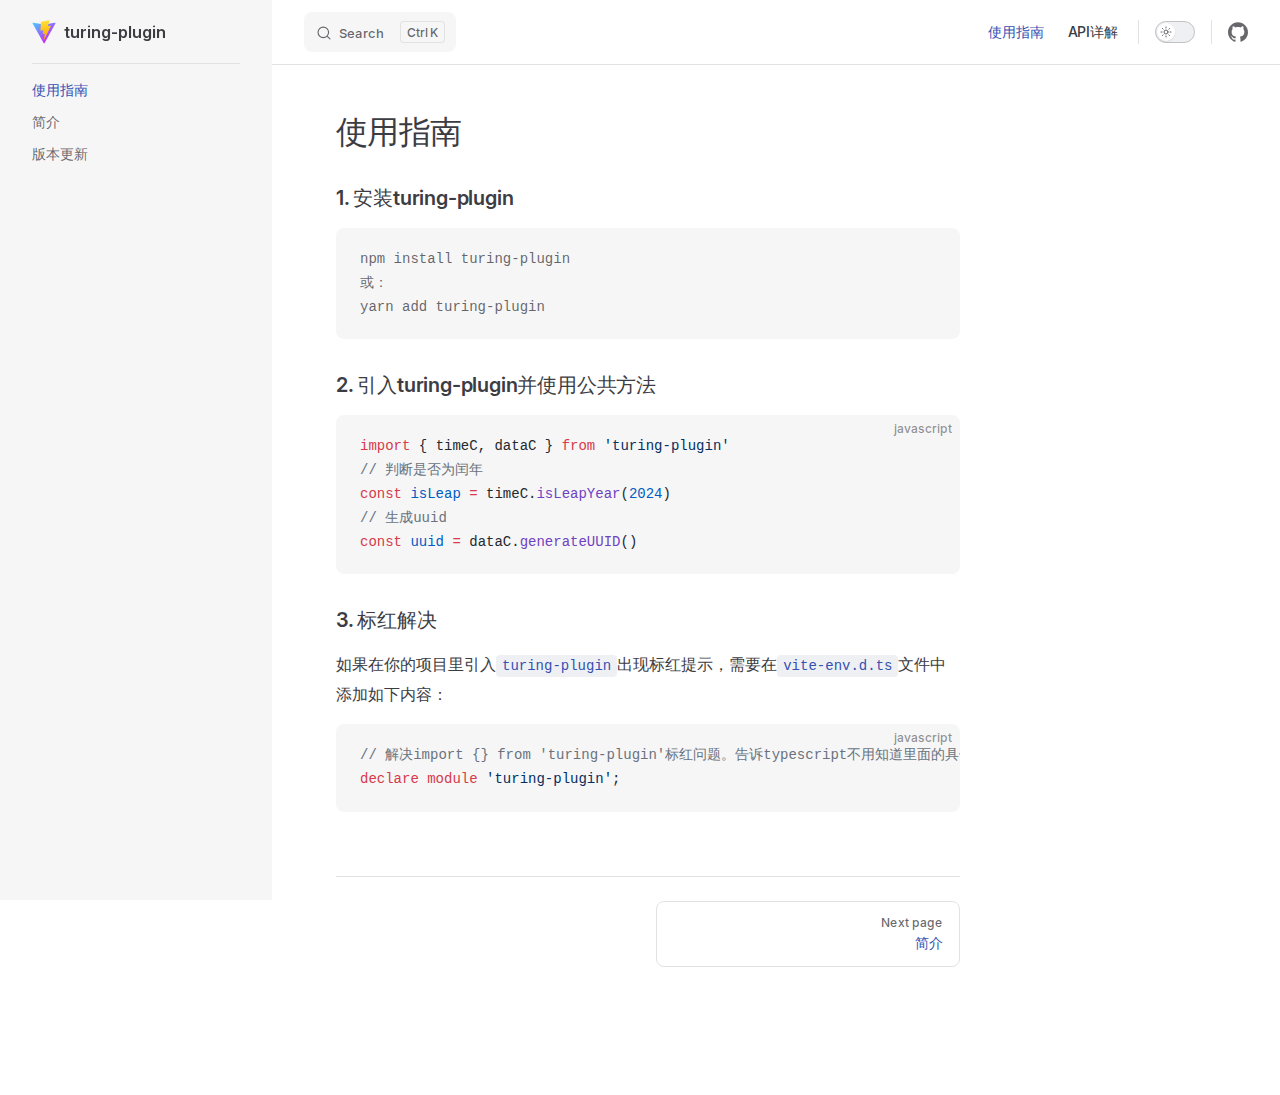
==== guide/index.html @ d1e37d06 "feat" ====
<!DOCTYPE html>
<html lang="en-US" dir="ltr">
  <head>
    <meta charset="utf-8">
    <meta name="viewport" content="width=device-width,initial-scale=1">
    <title>使用指南 | turing-plugin</title>
    <meta name="description" content="公共方法库">
    <meta name="generator" content="VitePress v1.5.0">
    <link rel="preload stylesheet" href="/assets/style.C3ip2ncU.css" as="style">
    <link rel="preload stylesheet" href="/vp-icons.css" as="style">
    
    <script type="module" src="/assets/app.D4_n6R8m.js"></script>
    <link rel="preload" href="/assets/inter-roman-latin.Di8DUHzh.woff2" as="font" type="font/woff2" crossorigin="">
    <link rel="modulepreload" href="/assets/chunks/theme.BhmPhIOH.js">
    <link rel="modulepreload" href="/assets/chunks/framework.YPpNXepj.js">
    <link rel="modulepreload" href="/assets/guide_index.md.CmQqccYe.lean.js">
    <script id="check-dark-mode">(()=>{const e=localStorage.getItem("vitepress-theme-appearance")||"auto",a=window.matchMedia("(prefers-color-scheme: dark)").matches;(!e||e==="auto"?a:e==="dark")&&document.documentElement.classList.add("dark")})();</script>
    <script id="check-mac-os">document.documentElement.classList.toggle("mac",/Mac|iPhone|iPod|iPad/i.test(navigator.platform));</script>
  </head>
  <body>
    <div id="app"><div class="Layout" data-v-5d98c3a5><!--[--><!--]--><!--[--><span tabindex="-1" data-v-0f60ec36></span><a href="#VPContent" class="VPSkipLink visually-hidden" data-v-0f60ec36> Skip to content </a><!--]--><!----><header class="VPNav" data-v-5d98c3a5 data-v-ae24b3ad><div class="VPNavBar" data-v-ae24b3ad data-v-6aa21345><div class="wrapper" data-v-6aa21345><div class="container" data-v-6aa21345><div class="title" data-v-6aa21345><div class="VPNavBarTitle has-sidebar" data-v-6aa21345 data-v-1168a8e4><a class="title" href="/" data-v-1168a8e4><!--[--><!--]--><!--[--><img class="VPImage logo" src="/logo.svg" alt data-v-8426fc1a><!--]--><span data-v-1168a8e4>turing-plugin</span><!--[--><!--]--></a></div></div><div class="content" data-v-6aa21345><div class="content-body" data-v-6aa21345><!--[--><!--]--><div class="VPNavBarSearch search" data-v-6aa21345><!--[--><!----><div id="local-search"><button type="button" class="DocSearch DocSearch-Button" aria-label="Search"><span class="DocSearch-Button-Container"><span class="vp-icon DocSearch-Search-Icon"></span><span class="DocSearch-Button-Placeholder">Search</span></span><span class="DocSearch-Button-Keys"><kbd class="DocSearch-Button-Key"></kbd><kbd class="DocSearch-Button-Key">K</kbd></span></button></div><!--]--></div><nav aria-labelledby="main-nav-aria-label" class="VPNavBarMenu menu" data-v-6aa21345 data-v-dc692963><span id="main-nav-aria-label" class="visually-hidden" data-v-dc692963> Main Navigation </span><!--[--><!--[--><a class="VPLink link VPNavBarMenuLink active" href="/guide/index.html" tabindex="0" data-v-dc692963 data-v-e56f3d57><!--[--><span data-v-e56f3d57>使用指南</span><!--]--></a><!--]--><!--[--><a class="VPLink link VPNavBarMenuLink" href="/plugins/timeC.html" tabindex="0" data-v-dc692963 data-v-e56f3d57><!--[--><span data-v-e56f3d57>API详解</span><!--]--></a><!--]--><!--]--></nav><!----><div class="VPNavBarAppearance appearance" data-v-6aa21345 data-v-6c893767><button class="VPSwitch VPSwitchAppearance" type="button" role="switch" title aria-checked="false" data-v-6c893767 data-v-5337faa4 data-v-1d5665e3><span class="check" data-v-1d5665e3><span class="icon" data-v-1d5665e3><!--[--><span class="vpi-sun sun" data-v-5337faa4></span><span class="vpi-moon moon" data-v-5337faa4></span><!--]--></span></span></button></div><div class="VPSocialLinks VPNavBarSocialLinks social-links" data-v-6aa21345 data-v-0394ad82 data-v-7bc22406><!--[--><a class="VPSocialLink no-icon" href="https://code.iflytek.com/osc/_source/Y_RDG-TURING/turing-cbb/turing-ui-plugin/-/code/" aria-label="github" target="_blank" rel="noopener" data-v-7bc22406 data-v-bd121fe5><span class="vpi-social-github"></span></a><!--]--></div><div class="VPFlyout VPNavBarExtra extra" data-v-6aa21345 data-v-bb2aa2f0 data-v-cf11d7a2><button type="button" class="button" aria-haspopup="true" aria-expanded="false" aria-label="extra navigation" data-v-cf11d7a2><span class="vpi-more-horizontal icon" data-v-cf11d7a2></span></button><div class="menu" data-v-cf11d7a2><div class="VPMenu" data-v-cf11d7a2 data-v-b98bc113><!----><!--[--><!--[--><!----><div class="group" data-v-bb2aa2f0><div class="item appearance" data-v-bb2aa2f0><p class="label" data-v-bb2aa2f0>Appearance</p><div class="appearance-action" data-v-bb2aa2f0><button class="VPSwitch VPSwitchAppearance" type="button" role="switch" title aria-checked="false" data-v-bb2aa2f0 data-v-5337faa4 data-v-1d5665e3><span class="check" data-v-1d5665e3><span class="icon" data-v-1d5665e3><!--[--><span class="vpi-sun sun" data-v-5337faa4></span><span class="vpi-moon moon" data-v-5337faa4></span><!--]--></span></span></button></div></div></div><div class="group" data-v-bb2aa2f0><div class="item social-links" data-v-bb2aa2f0><div class="VPSocialLinks social-links-list" data-v-bb2aa2f0 data-v-7bc22406><!--[--><a class="VPSocialLink no-icon" href="https://code.iflytek.com/osc/_source/Y_RDG-TURING/turing-cbb/turing-ui-plugin/-/code/" aria-label="github" target="_blank" rel="noopener" data-v-7bc22406 data-v-bd121fe5><span class="vpi-social-github"></span></a><!--]--></div></div></div><!--]--><!--]--></div></div></div><!--[--><!--]--><button type="button" class="VPNavBarHamburger hamburger" aria-label="mobile navigation" aria-expanded="false" aria-controls="VPNavScreen" data-v-6aa21345 data-v-e5dd9c1c><span class="container" data-v-e5dd9c1c><span class="top" data-v-e5dd9c1c></span><span class="middle" data-v-e5dd9c1c></span><span class="bottom" data-v-e5dd9c1c></span></span></button></div></div></div></div><div class="divider" data-v-6aa21345><div class="divider-line" data-v-6aa21345></div></div></div><!----></header><div class="VPLocalNav has-sidebar empty" data-v-5d98c3a5 data-v-a6f0e41e><div class="container" data-v-a6f0e41e><button class="menu" aria-expanded="false" aria-controls="VPSidebarNav" data-v-a6f0e41e><span class="vpi-align-left menu-icon" data-v-a6f0e41e></span><span class="menu-text" data-v-a6f0e41e>Menu</span></button><div class="VPLocalNavOutlineDropdown" style="--vp-vh:0px;" data-v-a6f0e41e data-v-17a5e62e><button data-v-17a5e62e>Return to top</button><!----></div></div></div><aside class="VPSidebar" data-v-5d98c3a5 data-v-319d5ca6><div class="curtain" data-v-319d5ca6></div><nav class="nav" id="VPSidebarNav" aria-labelledby="sidebar-aria-label" tabindex="-1" data-v-319d5ca6><span class="visually-hidden" id="sidebar-aria-label" data-v-319d5ca6> Sidebar Navigation </span><!--[--><!--]--><!--[--><div class="no-transition group" data-v-c40bc020><section class="VPSidebarItem level-0 has-active" data-v-c40bc020 data-v-b7550ba0><!----><div class="items" data-v-b7550ba0><!--[--><div class="VPSidebarItem level-1 is-link" data-v-b7550ba0 data-v-b7550ba0><div class="item" data-v-b7550ba0><div class="indicator" data-v-b7550ba0></div><a class="VPLink link link" href="/guide/index.html" data-v-b7550ba0><!--[--><p class="text" data-v-b7550ba0>使用指南</p><!--]--></a><!----></div><!----></div><div class="VPSidebarItem level-1 is-link" data-v-b7550ba0 data-v-b7550ba0><div class="item" data-v-b7550ba0><div class="indicator" data-v-b7550ba0></div><a class="VPLink link link" href="/guide/intro.html" data-v-b7550ba0><!--[--><p class="text" data-v-b7550ba0>简介</p><!--]--></a><!----></div><!----></div><div class="VPSidebarItem level-1 is-link" data-v-b7550ba0 data-v-b7550ba0><div class="item" data-v-b7550ba0><div class="indicator" data-v-b7550ba0></div><a class="VPLink link link" href="/guide/version.html" data-v-b7550ba0><!--[--><p class="text" data-v-b7550ba0>版本更新</p><!--]--></a><!----></div><!----></div><!--]--></div></section></div><!--]--><!--[--><!--]--></nav></aside><div class="VPContent has-sidebar" id="VPContent" data-v-5d98c3a5 data-v-1428d186><div class="VPDoc has-sidebar has-aside" data-v-1428d186 data-v-39a288b8><!--[--><!--]--><div class="container" data-v-39a288b8><div class="aside" data-v-39a288b8><div class="aside-curtain" data-v-39a288b8></div><div class="aside-container" data-v-39a288b8><div class="aside-content" data-v-39a288b8><div class="VPDocAside" data-v-39a288b8 data-v-3f215769><!--[--><!--]--><!--[--><!--]--><nav aria-labelledby="doc-outline-aria-label" class="VPDocAsideOutline" data-v-3f215769 data-v-a5bbad30><div class="content" data-v-a5bbad30><div class="outline-marker" data-v-a5bbad30></div><div aria-level="2" class="outline-title" id="doc-outline-aria-label" role="heading" data-v-a5bbad30>On this page</div><ul class="VPDocOutlineItem root" data-v-a5bbad30 data-v-b933a997><!--[--><!--]--></ul></div></nav><!--[--><!--]--><div class="spacer" data-v-3f215769></div><!--[--><!--]--><!----><!--[--><!--]--><!--[--><!--]--></div></div></div></div><div class="content" data-v-39a288b8><div class="content-container" data-v-39a288b8><!--[--><!--]--><main class="main" data-v-39a288b8><div style="position:relative;" class="vp-doc _guide_" data-v-39a288b8><div><h1 id="使用指南" tabindex="-1">使用指南 <a class="header-anchor" href="#使用指南" aria-label="Permalink to &quot;使用指南&quot;">​</a></h1><h3 id="_1-安装turing-plugin" tabindex="-1">1. 安装turing-plugin <a class="header-anchor" href="#_1-安装turing-plugin" aria-label="Permalink to &quot;1. 安装turing-plugin&quot;">​</a></h3><div class="language- vp-adaptive-theme"><button title="Copy Code" class="copy"></button><span class="lang"></span><pre class="shiki shiki-themes github-light github-dark vp-code" tabindex="0"><code><span class="line"><span>npm install turing-plugin</span></span>
<span class="line"><span>或：</span></span>
<span class="line"><span>yarn add turing-plugin</span></span></code></pre></div><h3 id="_2-引入turing-plugin并使用公共方法" tabindex="-1">2. 引入turing-plugin并使用公共方法 <a class="header-anchor" href="#_2-引入turing-plugin并使用公共方法" aria-label="Permalink to &quot;2. 引入turing-plugin并使用公共方法&quot;">​</a></h3><div class="language-javascript vp-adaptive-theme"><button title="Copy Code" class="copy"></button><span class="lang">javascript</span><pre class="shiki shiki-themes github-light github-dark vp-code" tabindex="0"><code><span class="line"><span style="--shiki-light:#D73A49;--shiki-dark:#F97583;">import</span><span style="--shiki-light:#24292E;--shiki-dark:#E1E4E8;"> { timeC, dataC } </span><span style="--shiki-light:#D73A49;--shiki-dark:#F97583;">from</span><span style="--shiki-light:#032F62;--shiki-dark:#9ECBFF;"> &#39;turing-plugin&#39;</span></span>
<span class="line"><span style="--shiki-light:#6A737D;--shiki-dark:#6A737D;">// 判断是否为闰年</span></span>
<span class="line"><span style="--shiki-light:#D73A49;--shiki-dark:#F97583;">const</span><span style="--shiki-light:#005CC5;--shiki-dark:#79B8FF;"> isLeap</span><span style="--shiki-light:#D73A49;--shiki-dark:#F97583;"> =</span><span style="--shiki-light:#24292E;--shiki-dark:#E1E4E8;"> timeC.</span><span style="--shiki-light:#6F42C1;--shiki-dark:#B392F0;">isLeapYear</span><span style="--shiki-light:#24292E;--shiki-dark:#E1E4E8;">(</span><span style="--shiki-light:#005CC5;--shiki-dark:#79B8FF;">2024</span><span style="--shiki-light:#24292E;--shiki-dark:#E1E4E8;">)</span></span>
<span class="line"><span style="--shiki-light:#6A737D;--shiki-dark:#6A737D;">// 生成uuid</span></span>
<span class="line"><span style="--shiki-light:#D73A49;--shiki-dark:#F97583;">const</span><span style="--shiki-light:#005CC5;--shiki-dark:#79B8FF;"> uuid</span><span style="--shiki-light:#D73A49;--shiki-dark:#F97583;"> =</span><span style="--shiki-light:#24292E;--shiki-dark:#E1E4E8;"> dataC.</span><span style="--shiki-light:#6F42C1;--shiki-dark:#B392F0;">generateUUID</span><span style="--shiki-light:#24292E;--shiki-dark:#E1E4E8;">()</span></span></code></pre></div><h3 id="_3-标红解决" tabindex="-1">3. 标红解决 <a class="header-anchor" href="#_3-标红解决" aria-label="Permalink to &quot;3. 标红解决&quot;">​</a></h3><p>如果在你的项目里引入<code>turing-plugin</code>出现标红提示，需要在<code>vite-env.d.ts</code>文件中添加如下内容：</p><div class="language-javascript vp-adaptive-theme"><button title="Copy Code" class="copy"></button><span class="lang">javascript</span><pre class="shiki shiki-themes github-light github-dark vp-code" tabindex="0"><code><span class="line"><span style="--shiki-light:#6A737D;--shiki-dark:#6A737D;">// 解决import {} from &#39;turing-plugin&#39;标红问题。告诉typescript不用知道里面的具体类型定义</span></span>
<span class="line"><span style="--shiki-light:#D73A49;--shiki-dark:#F97583;">declare</span><span style="--shiki-light:#D73A49;--shiki-dark:#F97583;"> module</span><span style="--shiki-light:#032F62;--shiki-dark:#9ECBFF;"> &#39;turing-plugin&#39;</span><span style="--shiki-light:#24292E;--shiki-dark:#E1E4E8;">;</span></span></code></pre></div></div></div></main><footer class="VPDocFooter" data-v-39a288b8 data-v-e257564d><!--[--><!--]--><!----><nav class="prev-next" aria-labelledby="doc-footer-aria-label" data-v-e257564d><span class="visually-hidden" id="doc-footer-aria-label" data-v-e257564d>Pager</span><div class="pager" data-v-e257564d><!----></div><div class="pager" data-v-e257564d><a class="VPLink link pager-link next" href="/guide/intro.html" data-v-e257564d><!--[--><span class="desc" data-v-e257564d>Next page</span><span class="title" data-v-e257564d>简介</span><!--]--></a></div></nav></footer><!--[--><!--]--></div></div></div><!--[--><!--]--></div></div><!----><!--[--><!--]--></div></div>
    <script>window.__VP_HASH_MAP__=JSON.parse("{\"guide_index.md\":\"CmQqccYe\",\"guide_intro.md\":\"D_T5NcBz\",\"guide_version.md\":\"DWbpnn74\",\"index.md\":\"B9Kqe-TE\",\"plugins_browserc.md\":\"G1k31oCQ\",\"plugins_datac.md\":\"BC-4cGG5\",\"plugins_filec.md\":\"C4PozPPg\",\"plugins_numberc.md\":\"DV1-3OFA\",\"plugins_regc.md\":\"BqZjlHDO\",\"plugins_storec.md\":\"D3u0TtIR\",\"plugins_stringc.md\":\"VUezz-Sv\",\"plugins_textc.md\":\"DKkBY2gY\",\"plugins_timec.md\":\"CwiTXbZh\"}");window.__VP_SITE_DATA__=JSON.parse("{\"lang\":\"en-US\",\"dir\":\"ltr\",\"title\":\"turing-plugin\",\"description\":\"公共方法库\",\"base\":\"/\",\"head\":[],\"router\":{\"prefetchLinks\":true},\"appearance\":true,\"themeConfig\":{\"logo\":\"/logo.svg\",\"nav\":[{\"text\":\"使用指南\",\"link\":\"/guide/index.md\",\"activeMatch\":\"/guide/\"},{\"text\":\"API详解\",\"link\":\"/plugins/timeC.md\",\"activeMatch\":\"/plugins/\"}],\"sidebar\":{\"/guide/\":[{\"text\":\"使用指南\",\"link\":\"/guide/index.md\"},{\"text\":\"简介\",\"link\":\"/guide/intro.md\"},{\"text\":\"版本更新\",\"link\":\"/guide/version.md\"}],\"/plugins/\":[{\"text\":\"timeC\",\"link\":\"/plugins/timeC.md\"},{\"text\":\"dataC\",\"link\":\"/plugins/dataC.md\"},{\"text\":\"numberC\",\"link\":\"/plugins/numberC.md\"},{\"text\":\"stringC\",\"link\":\"/plugins/stringC.md\"},{\"text\":\"textC\",\"link\":\"/plugins/textC.md\"},{\"text\":\"fileC\",\"link\":\"/plugins/fileC.md\"},{\"text\":\"storeC\",\"link\":\"/plugins/browserC.md\"},{\"text\":\"browserC\",\"link\":\"/plugins/browserC.md\"},{\"text\":\"regC\",\"link\":\"/plugins/regC.md\"}]},\"socialLinks\":[{\"icon\":\"github\",\"link\":\"https://code.iflytek.com/osc/_source/Y_RDG-TURING/turing-cbb/turing-ui-plugin/-/code/\"}],\"search\":{\"provider\":\"local\"}},\"locales\":{},\"scrollOffset\":134,\"cleanUrls\":false}");</script>
    
  </body>
</html>
---- assets/style.C3ip2ncU.css ----
@font-face{font-family:Inter;font-style:normal;font-weight:100 900;font-display:swap;src:url(/assets/inter-roman-cyrillic-ext.BBPuwvHQ.woff2) format("woff2");unicode-range:U+0460-052F,U+1C80-1C88,U+20B4,U+2DE0-2DFF,U+A640-A69F,U+FE2E-FE2F}@font-face{font-family:Inter;font-style:normal;font-weight:100 900;font-display:swap;src:url(/assets/inter-roman-cyrillic.C5lxZ8CY.woff2) format("woff2");unicode-range:U+0301,U+0400-045F,U+0490-0491,U+04B0-04B1,U+2116}@font-face{font-family:Inter;font-style:normal;font-weight:100 900;font-display:swap;src:url(/assets/inter-roman-greek-ext.CqjqNYQ-.woff2) format("woff2");unicode-range:U+1F00-1FFF}@font-face{font-family:Inter;font-style:normal;font-weight:100 900;font-display:swap;src:url(/assets/inter-roman-greek.BBVDIX6e.woff2) format("woff2");unicode-range:U+0370-0377,U+037A-037F,U+0384-038A,U+038C,U+038E-03A1,U+03A3-03FF}@font-face{font-family:Inter;font-style:normal;font-weight:100 900;font-display:swap;src:url(/assets/inter-roman-vietnamese.BjW4sHH5.woff2) format("woff2");unicode-range:U+0102-0103,U+0110-0111,U+0128-0129,U+0168-0169,U+01A0-01A1,U+01AF-01B0,U+0300-0301,U+0303-0304,U+0308-0309,U+0323,U+0329,U+1EA0-1EF9,U+20AB}@font-face{font-family:Inter;font-style:normal;font-weight:100 900;font-display:swap;src:url(/assets/inter-roman-latin-ext.4ZJIpNVo.woff2) format("woff2");unicode-range:U+0100-02AF,U+0304,U+0308,U+0329,U+1E00-1E9F,U+1EF2-1EFF,U+2020,U+20A0-20AB,U+20AD-20C0,U+2113,U+2C60-2C7F,U+A720-A7FF}@font-face{font-family:Inter;font-style:normal;font-weight:100 900;font-display:swap;src:url(/assets/inter-roman-latin.Di8DUHzh.woff2) format("woff2");unicode-range:U+0000-00FF,U+0131,U+0152-0153,U+02BB-02BC,U+02C6,U+02DA,U+02DC,U+0304,U+0308,U+0329,U+2000-206F,U+2074,U+20AC,U+2122,U+2191,U+2193,U+2212,U+2215,U+FEFF,U+FFFD}@font-face{font-family:Inter;font-style:italic;font-weight:100 900;font-display:swap;src:url(/assets/inter-italic-cyrillic-ext.r48I6akx.woff2) format("woff2");unicode-range:U+0460-052F,U+1C80-1C88,U+20B4,U+2DE0-2DFF,U+A640-A69F,U+FE2E-FE2F}@font-face{font-family:Inter;font-style:italic;font-weight:100 900;font-display:swap;src:url(/assets/inter-italic-cyrillic.By2_1cv3.woff2) format("woff2");unicode-range:U+0301,U+0400-045F,U+0490-0491,U+04B0-04B1,U+2116}@font-face{font-family:Inter;font-style:italic;font-weight:100 900;font-display:swap;src:url(/assets/inter-italic-greek-ext.1u6EdAuj.woff2) format("woff2");unicode-range:U+1F00-1FFF}@font-face{font-family:Inter;font-style:italic;font-weight:100 900;font-display:swap;src:url(/assets/inter-italic-greek.DJ8dCoTZ.woff2) format("woff2");unicode-range:U+0370-0377,U+037A-037F,U+0384-038A,U+038C,U+038E-03A1,U+03A3-03FF}@font-face{font-family:Inter;font-style:italic;font-weight:100 900;font-display:swap;src:url(/assets/inter-italic-vietnamese.BSbpV94h.woff2) format("woff2");unicode-range:U+0102-0103,U+0110-0111,U+0128-0129,U+0168-0169,U+01A0-01A1,U+01AF-01B0,U+0300-0301,U+0303-0304,U+0308-0309,U+0323,U+0329,U+1EA0-1EF9,U+20AB}@font-face{font-family:Inter;font-style:italic;font-weight:100 900;font-display:swap;src:url(/assets/inter-italic-latin-ext.CN1xVJS-.woff2) format("woff2");unicode-range:U+0100-02AF,U+0304,U+0308,U+0329,U+1E00-1E9F,U+1EF2-1EFF,U+2020,U+20A0-20AB,U+20AD-20C0,U+2113,U+2C60-2C7F,U+A720-A7FF}@font-face{font-family:Inter;font-style:italic;font-weight:100 900;font-display:swap;src:url(/assets/inter-italic-latin.C2AdPX0b.woff2) format("woff2");unicode-range:U+0000-00FF,U+0131,U+0152-0153,U+02BB-02BC,U+02C6,U+02DA,U+02DC,U+0304,U+0308,U+0329,U+2000-206F,U+2074,U+20AC,U+2122,U+2191,U+2193,U+2212,U+2215,U+FEFF,U+FFFD}@font-face{font-family:Punctuation SC;font-weight:400;src:local("PingFang SC Regular"),local("Noto Sans CJK SC"),local("Microsoft YaHei");unicode-range:U+201C,U+201D,U+2018,U+2019,U+2E3A,U+2014,U+2013,U+2026,U+00B7,U+007E,U+002F}@font-face{font-family:Punctuation SC;font-weight:500;src:local("PingFang SC Medium"),local("Noto Sans CJK SC"),local("Microsoft YaHei");unicode-range:U+201C,U+201D,U+2018,U+2019,U+2E3A,U+2014,U+2013,U+2026,U+00B7,U+007E,U+002F}@font-face{font-family:Punctuation SC;font-weight:600;src:local("PingFang SC Semibold"),local("Noto Sans CJK SC Bold"),local("Microsoft YaHei Bold");unicode-range:U+201C,U+201D,U+2018,U+2019,U+2E3A,U+2014,U+2013,U+2026,U+00B7,U+007E,U+002F}@font-face{font-family:Punctuation SC;font-weight:700;src:local("PingFang SC Semibold"),local("Noto Sans CJK SC Bold"),local("Microsoft YaHei Bold");unicode-range:U+201C,U+201D,U+2018,U+2019,U+2E3A,U+2014,U+2013,U+2026,U+00B7,U+007E,U+002F}:root{--vp-c-white: #ffffff;--vp-c-black: #000000;--vp-c-neutral: var(--vp-c-black);--vp-c-neutral-inverse: var(--vp-c-white)}.dark{--vp-c-neutral: var(--vp-c-white);--vp-c-neutral-inverse: var(--vp-c-black)}:root{--vp-c-gray-1: #dddde3;--vp-c-gray-2: #e4e4e9;--vp-c-gray-3: #ebebef;--vp-c-gray-soft: rgba(142, 150, 170, .14);--vp-c-indigo-1: #3451b2;--vp-c-indigo-2: #3a5ccc;--vp-c-indigo-3: #5672cd;--vp-c-indigo-soft: rgba(100, 108, 255, .14);--vp-c-purple-1: #6f42c1;--vp-c-purple-2: #7e4cc9;--vp-c-purple-3: #8e5cd9;--vp-c-purple-soft: rgba(159, 122, 234, .14);--vp-c-green-1: #18794e;--vp-c-green-2: #299764;--vp-c-green-3: #30a46c;--vp-c-green-soft: rgba(16, 185, 129, .14);--vp-c-yellow-1: #915930;--vp-c-yellow-2: #946300;--vp-c-yellow-3: #9f6a00;--vp-c-yellow-soft: rgba(234, 179, 8, .14);--vp-c-red-1: #b8272c;--vp-c-red-2: #d5393e;--vp-c-red-3: #e0575b;--vp-c-red-soft: rgba(244, 63, 94, .14);--vp-c-sponsor: #db2777}.dark{--vp-c-gray-1: #515c67;--vp-c-gray-2: #414853;--vp-c-gray-3: #32363f;--vp-c-gray-soft: rgba(101, 117, 133, .16);--vp-c-indigo-1: #a8b1ff;--vp-c-indigo-2: #5c73e7;--vp-c-indigo-3: #3e63dd;--vp-c-indigo-soft: rgba(100, 108, 255, .16);--vp-c-purple-1: #c8abfa;--vp-c-purple-2: #a879e6;--vp-c-purple-3: #8e5cd9;--vp-c-purple-soft: rgba(159, 122, 234, .16);--vp-c-green-1: #3dd68c;--vp-c-green-2: #30a46c;--vp-c-green-3: #298459;--vp-c-green-soft: rgba(16, 185, 129, .16);--vp-c-yellow-1: #f9b44e;--vp-c-yellow-2: #da8b17;--vp-c-yellow-3: #a46a0a;--vp-c-yellow-soft: rgba(234, 179, 8, .16);--vp-c-red-1: #f66f81;--vp-c-red-2: #f14158;--vp-c-red-3: #b62a3c;--vp-c-red-soft: rgba(244, 63, 94, .16)}:root{--vp-c-bg: #ffffff;--vp-c-bg-alt: #f6f6f7;--vp-c-bg-elv: #ffffff;--vp-c-bg-soft: #f6f6f7}.dark{--vp-c-bg: #1b1b1f;--vp-c-bg-alt: #161618;--vp-c-bg-elv: #202127;--vp-c-bg-soft: #202127}:root{--vp-c-border: #c2c2c4;--vp-c-divider: #e2e2e3;--vp-c-gutter: #e2e2e3}.dark{--vp-c-border: #3c3f44;--vp-c-divider: #2e2e32;--vp-c-gutter: #000000}:root{--vp-c-text-1: rgba(60, 60, 67);--vp-c-text-2: rgba(60, 60, 67, .78);--vp-c-text-3: rgba(60, 60, 67, .56)}.dark{--vp-c-text-1: rgba(255, 255, 245, .86);--vp-c-text-2: rgba(235, 235, 245, .6);--vp-c-text-3: rgba(235, 235, 245, .38)}:root{--vp-c-default-1: var(--vp-c-gray-1);--vp-c-default-2: var(--vp-c-gray-2);--vp-c-default-3: var(--vp-c-gray-3);--vp-c-default-soft: var(--vp-c-gray-soft);--vp-c-brand-1: var(--vp-c-indigo-1);--vp-c-brand-2: var(--vp-c-indigo-2);--vp-c-brand-3: var(--vp-c-indigo-3);--vp-c-brand-soft: var(--vp-c-indigo-soft);--vp-c-brand: var(--vp-c-brand-1);--vp-c-tip-1: var(--vp-c-brand-1);--vp-c-tip-2: var(--vp-c-brand-2);--vp-c-tip-3: var(--vp-c-brand-3);--vp-c-tip-soft: var(--vp-c-brand-soft);--vp-c-note-1: var(--vp-c-brand-1);--vp-c-note-2: var(--vp-c-brand-2);--vp-c-note-3: var(--vp-c-brand-3);--vp-c-note-soft: var(--vp-c-brand-soft);--vp-c-success-1: var(--vp-c-green-1);--vp-c-success-2: var(--vp-c-green-2);--vp-c-success-3: var(--vp-c-green-3);--vp-c-success-soft: var(--vp-c-green-soft);--vp-c-important-1: var(--vp-c-purple-1);--vp-c-important-2: var(--vp-c-purple-2);--vp-c-important-3: var(--vp-c-purple-3);--vp-c-important-soft: var(--vp-c-purple-soft);--vp-c-warning-1: var(--vp-c-yellow-1);--vp-c-warning-2: var(--vp-c-yellow-2);--vp-c-warning-3: var(--vp-c-yellow-3);--vp-c-warning-soft: var(--vp-c-yellow-soft);--vp-c-danger-1: var(--vp-c-red-1);--vp-c-danger-2: var(--vp-c-red-2);--vp-c-danger-3: var(--vp-c-red-3);--vp-c-danger-soft: var(--vp-c-red-soft);--vp-c-caution-1: var(--vp-c-red-1);--vp-c-caution-2: var(--vp-c-red-2);--vp-c-caution-3: var(--vp-c-red-3);--vp-c-caution-soft: var(--vp-c-red-soft)}:root{--vp-font-family-base: "Inter", ui-sans-serif, system-ui, sans-serif, "Apple Color Emoji", "Segoe UI Emoji", "Segoe UI Symbol", "Noto Color Emoji";--vp-font-family-mono: ui-monospace, "Menlo", "Monaco", "Consolas", "Liberation Mono", "Courier New", monospace;font-optical-sizing:auto}:root:where(:lang(zh)){--vp-font-family-base: "Punctuation SC", "Inter", ui-sans-serif, system-ui, sans-serif, "Apple Color Emoji", "Segoe UI Emoji", "Segoe UI Symbol", "Noto Color Emoji"}:root{--vp-shadow-1: 0 1px 2px rgba(0, 0, 0, .04), 0 1px 2px rgba(0, 0, 0, .06);--vp-shadow-2: 0 3px 12px rgba(0, 0, 0, .07), 0 1px 4px rgba(0, 0, 0, .07);--vp-shadow-3: 0 12px 32px rgba(0, 0, 0, .1), 0 2px 6px rgba(0, 0, 0, .08);--vp-shadow-4: 0 14px 44px rgba(0, 0, 0, .12), 0 3px 9px rgba(0, 0, 0, .12);--vp-shadow-5: 0 18px 56px rgba(0, 0, 0, .16), 0 4px 12px rgba(0, 0, 0, .16)}:root{--vp-z-index-footer: 10;--vp-z-index-local-nav: 20;--vp-z-index-nav: 30;--vp-z-index-layout-top: 40;--vp-z-index-backdrop: 50;--vp-z-index-sidebar: 60}@media (min-width: 960px){:root{--vp-z-index-sidebar: 25}}:root{--vp-layout-max-width: 1440px}:root{--vp-header-anchor-symbol: "#"}:root{--vp-code-line-height: 1.7;--vp-code-font-size: .875em;--vp-code-color: var(--vp-c-brand-1);--vp-code-link-color: var(--vp-c-brand-1);--vp-code-link-hover-color: var(--vp-c-brand-2);--vp-code-bg: var(--vp-c-default-soft);--vp-code-block-color: var(--vp-c-text-2);--vp-code-block-bg: var(--vp-c-bg-alt);--vp-code-block-divider-color: var(--vp-c-gutter);--vp-code-lang-color: var(--vp-c-text-3);--vp-code-line-highlight-color: var(--vp-c-default-soft);--vp-code-line-number-color: var(--vp-c-text-3);--vp-code-line-diff-add-color: var(--vp-c-success-soft);--vp-code-line-diff-add-symbol-color: var(--vp-c-success-1);--vp-code-line-diff-remove-color: var(--vp-c-danger-soft);--vp-code-line-diff-remove-symbol-color: var(--vp-c-danger-1);--vp-code-line-warning-color: var(--vp-c-warning-soft);--vp-code-line-error-color: var(--vp-c-danger-soft);--vp-code-copy-code-border-color: var(--vp-c-divider);--vp-code-copy-code-bg: var(--vp-c-bg-soft);--vp-code-copy-code-hover-border-color: var(--vp-c-divider);--vp-code-copy-code-hover-bg: var(--vp-c-bg);--vp-code-copy-code-active-text: var(--vp-c-text-2);--vp-code-copy-copied-text-content: "Copied";--vp-code-tab-divider: var(--vp-code-block-divider-color);--vp-code-tab-text-color: var(--vp-c-text-2);--vp-code-tab-bg: var(--vp-code-block-bg);--vp-code-tab-hover-text-color: var(--vp-c-text-1);--vp-code-tab-active-text-color: var(--vp-c-text-1);--vp-code-tab-active-bar-color: var(--vp-c-brand-1)}:root{--vp-button-brand-border: transparent;--vp-button-brand-text: var(--vp-c-white);--vp-button-brand-bg: var(--vp-c-brand-3);--vp-button-brand-hover-border: transparent;--vp-button-brand-hover-text: var(--vp-c-white);--vp-button-brand-hover-bg: var(--vp-c-brand-2);--vp-button-brand-active-border: transparent;--vp-button-brand-active-text: var(--vp-c-white);--vp-button-brand-active-bg: var(--vp-c-brand-1);--vp-button-alt-border: transparent;--vp-button-alt-text: var(--vp-c-text-1);--vp-button-alt-bg: var(--vp-c-default-3);--vp-button-alt-hover-border: transparent;--vp-button-alt-hover-text: var(--vp-c-text-1);--vp-button-alt-hover-bg: var(--vp-c-default-2);--vp-button-alt-active-border: transparent;--vp-button-alt-active-text: var(--vp-c-text-1);--vp-button-alt-active-bg: var(--vp-c-default-1);--vp-button-sponsor-border: var(--vp-c-text-2);--vp-button-sponsor-text: var(--vp-c-text-2);--vp-button-sponsor-bg: transparent;--vp-button-sponsor-hover-border: var(--vp-c-sponsor);--vp-button-sponsor-hover-text: var(--vp-c-sponsor);--vp-button-sponsor-hover-bg: transparent;--vp-button-sponsor-active-border: var(--vp-c-sponsor);--vp-button-sponsor-active-text: var(--vp-c-sponsor);--vp-button-sponsor-active-bg: transparent}:root{--vp-custom-block-font-size: 14px;--vp-custom-block-code-font-size: 13px;--vp-custom-block-info-border: transparent;--vp-custom-block-info-text: var(--vp-c-text-1);--vp-custom-block-info-bg: var(--vp-c-default-soft);--vp-custom-block-info-code-bg: var(--vp-c-default-soft);--vp-custom-block-note-border: transparent;--vp-custom-block-note-text: var(--vp-c-text-1);--vp-custom-block-note-bg: var(--vp-c-default-soft);--vp-custom-block-note-code-bg: var(--vp-c-default-soft);--vp-custom-block-tip-border: transparent;--vp-custom-block-tip-text: var(--vp-c-text-1);--vp-custom-block-tip-bg: var(--vp-c-tip-soft);--vp-custom-block-tip-code-bg: var(--vp-c-tip-soft);--vp-custom-block-important-border: transparent;--vp-custom-block-important-text: var(--vp-c-text-1);--vp-custom-block-important-bg: var(--vp-c-important-soft);--vp-custom-block-important-code-bg: var(--vp-c-important-soft);--vp-custom-block-warning-border: transparent;--vp-custom-block-warning-text: var(--vp-c-text-1);--vp-custom-block-warning-bg: var(--vp-c-warning-soft);--vp-custom-block-warning-code-bg: var(--vp-c-warning-soft);--vp-custom-block-danger-border: transparent;--vp-custom-block-danger-text: var(--vp-c-text-1);--vp-custom-block-danger-bg: var(--vp-c-danger-soft);--vp-custom-block-danger-code-bg: var(--vp-c-danger-soft);--vp-custom-block-caution-border: transparent;--vp-custom-block-caution-text: var(--vp-c-text-1);--vp-custom-block-caution-bg: var(--vp-c-caution-soft);--vp-custom-block-caution-code-bg: var(--vp-c-caution-soft);--vp-custom-block-details-border: var(--vp-custom-block-info-border);--vp-custom-block-details-text: var(--vp-custom-block-info-text);--vp-custom-block-details-bg: var(--vp-custom-block-info-bg);--vp-custom-block-details-code-bg: var(--vp-custom-block-info-code-bg)}:root{--vp-input-border-color: var(--vp-c-border);--vp-input-bg-color: var(--vp-c-bg-alt);--vp-input-switch-bg-color: var(--vp-c-default-soft)}:root{--vp-nav-height: 64px;--vp-nav-bg-color: var(--vp-c-bg);--vp-nav-screen-bg-color: var(--vp-c-bg);--vp-nav-logo-height: 24px}.hide-nav{--vp-nav-height: 0px}.hide-nav .VPSidebar{--vp-nav-height: 22px}:root{--vp-local-nav-bg-color: var(--vp-c-bg)}:root{--vp-sidebar-width: 272px;--vp-sidebar-bg-color: var(--vp-c-bg-alt)}:root{--vp-backdrop-bg-color: rgba(0, 0, 0, .6)}:root{--vp-home-hero-name-color: var(--vp-c-brand-1);--vp-home-hero-name-background: transparent;--vp-home-hero-image-background-image: none;--vp-home-hero-image-filter: none}:root{--vp-badge-info-border: transparent;--vp-badge-info-text: var(--vp-c-text-2);--vp-badge-info-bg: var(--vp-c-default-soft);--vp-badge-tip-border: transparent;--vp-badge-tip-text: var(--vp-c-tip-1);--vp-badge-tip-bg: var(--vp-c-tip-soft);--vp-badge-warning-border: transparent;--vp-badge-warning-text: var(--vp-c-warning-1);--vp-badge-warning-bg: var(--vp-c-warning-soft);--vp-badge-danger-border: transparent;--vp-badge-danger-text: var(--vp-c-danger-1);--vp-badge-danger-bg: var(--vp-c-danger-soft)}:root{--vp-carbon-ads-text-color: var(--vp-c-text-1);--vp-carbon-ads-poweredby-color: var(--vp-c-text-2);--vp-carbon-ads-bg-color: var(--vp-c-bg-soft);--vp-carbon-ads-hover-text-color: var(--vp-c-brand-1);--vp-carbon-ads-hover-poweredby-color: var(--vp-c-text-1)}:root{--vp-local-search-bg: var(--vp-c-bg);--vp-local-search-result-bg: var(--vp-c-bg);--vp-local-search-result-border: var(--vp-c-divider);--vp-local-search-result-selected-bg: var(--vp-c-bg);--vp-local-search-result-selected-border: var(--vp-c-brand-1);--vp-local-search-highlight-bg: var(--vp-c-brand-1);--vp-local-search-highlight-text: var(--vp-c-neutral-inverse)}@media (prefers-reduced-motion: reduce){*,:before,:after{animation-delay:-1ms!important;animation-duration:1ms!important;animation-iteration-count:1!important;background-attachment:initial!important;scroll-behavior:auto!important;transition-duration:0s!important;transition-delay:0s!important}}*,:before,:after{box-sizing:border-box}html{line-height:1.4;font-size:16px;-webkit-text-size-adjust:100%}html.dark{color-scheme:dark}body{margin:0;width:100%;min-width:320px;min-height:100vh;line-height:24px;font-family:var(--vp-font-family-base);font-size:16px;font-weight:400;color:var(--vp-c-text-1);background-color:var(--vp-c-bg);font-synthesis:style;text-rendering:optimizeLegibility;-webkit-font-smoothing:antialiased;-moz-osx-font-smoothing:grayscale}main{display:block}h1,h2,h3,h4,h5,h6{margin:0;line-height:24px;font-size:16px;font-weight:400}p{margin:0}strong,b{font-weight:600}a,area,button,[role=button],input,label,select,summary,textarea{touch-action:manipulation}a{color:inherit;text-decoration:inherit}ol,ul{list-style:none;margin:0;padding:0}blockquote{margin:0}pre,code,kbd,samp{font-family:var(--vp-font-family-mono)}img,svg,video,canvas,audio,iframe,embed,object{display:block}figure{margin:0}img,video{max-width:100%;height:auto}button,input,optgroup,select,textarea{border:0;padding:0;line-height:inherit;color:inherit}button{padding:0;font-family:inherit;background-color:transparent;background-image:none}button:enabled,[role=button]:enabled{cursor:pointer}button:focus,button:focus-visible{outline:1px dotted;outline:4px auto -webkit-focus-ring-color}button:focus:not(:focus-visible){outline:none!important}input:focus,textarea:focus,select:focus{outline:none}table{border-collapse:collapse}input{background-color:transparent}input:-ms-input-placeholder,textarea:-ms-input-placeholder{color:var(--vp-c-text-3)}input::-ms-input-placeholder,textarea::-ms-input-placeholder{color:var(--vp-c-text-3)}input::placeholder,textarea::placeholder{color:var(--vp-c-text-3)}input::-webkit-outer-spin-button,input::-webkit-inner-spin-button{-webkit-appearance:none;margin:0}input[type=number]{-moz-appearance:textfield}textarea{resize:vertical}select{-webkit-appearance:none}fieldset{margin:0;padding:0}h1,h2,h3,h4,h5,h6,li,p{overflow-wrap:break-word}vite-error-overlay{z-index:9999}mjx-container{overflow-x:auto}mjx-container>svg{display:inline-block;margin:auto}[class^=vpi-],[class*=" vpi-"],.vp-icon{width:1em;height:1em}[class^=vpi-].bg,[class*=" vpi-"].bg,.vp-icon.bg{background-size:100% 100%;background-color:transparent}[class^=vpi-]:not(.bg),[class*=" vpi-"]:not(.bg),.vp-icon:not(.bg){-webkit-mask:var(--icon) no-repeat;mask:var(--icon) no-repeat;-webkit-mask-size:100% 100%;mask-size:100% 100%;background-color:currentColor;color:inherit}.vpi-align-left{--icon: url("data:image/svg+xml,%3Csvg xmlns='http://www.w3.org/2000/svg' fill='none' stroke='currentColor' stroke-linecap='round' stroke-linejoin='round' stroke-width='2' viewBox='0 0 24 24'%3E%3Cpath d='M21 6H3M15 12H3M17 18H3'/%3E%3C/svg%3E")}.vpi-arrow-right,.vpi-arrow-down,.vpi-arrow-left,.vpi-arrow-up{--icon: url("data:image/svg+xml,%3Csvg xmlns='http://www.w3.org/2000/svg' fill='none' stroke='currentColor' stroke-linecap='round' stroke-linejoin='round' stroke-width='2' viewBox='0 0 24 24'%3E%3Cpath d='M5 12h14M12 5l7 7-7 7'/%3E%3C/svg%3E")}.vpi-chevron-right,.vpi-chevron-down,.vpi-chevron-left,.vpi-chevron-up{--icon: url("data:image/svg+xml,%3Csvg xmlns='http://www.w3.org/2000/svg' fill='none' stroke='currentColor' stroke-linecap='round' stroke-linejoin='round' stroke-width='2' viewBox='0 0 24 24'%3E%3Cpath d='m9 18 6-6-6-6'/%3E%3C/svg%3E")}.vpi-chevron-down,.vpi-arrow-down{transform:rotate(90deg)}.vpi-chevron-left,.vpi-arrow-left{transform:rotate(180deg)}.vpi-chevron-up,.vpi-arrow-up{transform:rotate(-90deg)}.vpi-square-pen{--icon: url("data:image/svg+xml,%3Csvg xmlns='http://www.w3.org/2000/svg' fill='none' stroke='currentColor' stroke-linecap='round' stroke-linejoin='round' stroke-width='2' viewBox='0 0 24 24'%3E%3Cpath d='M12 3H5a2 2 0 0 0-2 2v14a2 2 0 0 0 2 2h14a2 2 0 0 0 2-2v-7'/%3E%3Cpath d='M18.375 2.625a2.121 2.121 0 1 1 3 3L12 15l-4 1 1-4Z'/%3E%3C/svg%3E")}.vpi-plus{--icon: url("data:image/svg+xml,%3Csvg xmlns='http://www.w3.org/2000/svg' fill='none' stroke='currentColor' stroke-linecap='round' stroke-linejoin='round' stroke-width='2' viewBox='0 0 24 24'%3E%3Cpath d='M5 12h14M12 5v14'/%3E%3C/svg%3E")}.vpi-sun{--icon: url("data:image/svg+xml,%3Csvg xmlns='http://www.w3.org/2000/svg' fill='none' stroke='currentColor' stroke-linecap='round' stroke-linejoin='round' stroke-width='2' viewBox='0 0 24 24'%3E%3Ccircle cx='12' cy='12' r='4'/%3E%3Cpath d='M12 2v2M12 20v2M4.93 4.93l1.41 1.41M17.66 17.66l1.41 1.41M2 12h2M20 12h2M6.34 17.66l-1.41 1.41M19.07 4.93l-1.41 1.41'/%3E%3C/svg%3E")}.vpi-moon{--icon: url("data:image/svg+xml,%3Csvg xmlns='http://www.w3.org/2000/svg' fill='none' stroke='currentColor' stroke-linecap='round' stroke-linejoin='round' stroke-width='2' viewBox='0 0 24 24'%3E%3Cpath d='M12 3a6 6 0 0 0 9 9 9 9 0 1 1-9-9Z'/%3E%3C/svg%3E")}.vpi-more-horizontal{--icon: url("data:image/svg+xml,%3Csvg xmlns='http://www.w3.org/2000/svg' fill='none' stroke='currentColor' stroke-linecap='round' stroke-linejoin='round' stroke-width='2' viewBox='0 0 24 24'%3E%3Ccircle cx='12' cy='12' r='1'/%3E%3Ccircle cx='19' cy='12' r='1'/%3E%3Ccircle cx='5' cy='12' r='1'/%3E%3C/svg%3E")}.vpi-languages{--icon: url("data:image/svg+xml,%3Csvg xmlns='http://www.w3.org/2000/svg' fill='none' stroke='currentColor' stroke-linecap='round' stroke-linejoin='round' stroke-width='2' viewBox='0 0 24 24'%3E%3Cpath d='m5 8 6 6M4 14l6-6 2-3M2 5h12M7 2h1M22 22l-5-10-5 10M14 18h6'/%3E%3C/svg%3E")}.vpi-heart{--icon: url("data:image/svg+xml,%3Csvg xmlns='http://www.w3.org/2000/svg' fill='none' stroke='currentColor' stroke-linecap='round' stroke-linejoin='round' stroke-width='2' viewBox='0 0 24 24'%3E%3Cpath d='M19 14c1.49-1.46 3-3.21 3-5.5A5.5 5.5 0 0 0 16.5 3c-1.76 0-3 .5-4.5 2-1.5-1.5-2.74-2-4.5-2A5.5 5.5 0 0 0 2 8.5c0 2.3 1.5 4.05 3 5.5l7 7Z'/%3E%3C/svg%3E")}.vpi-search{--icon: url("data:image/svg+xml,%3Csvg xmlns='http://www.w3.org/2000/svg' fill='none' stroke='currentColor' stroke-linecap='round' stroke-linejoin='round' stroke-width='2' viewBox='0 0 24 24'%3E%3Ccircle cx='11' cy='11' r='8'/%3E%3Cpath d='m21 21-4.3-4.3'/%3E%3C/svg%3E")}.vpi-layout-list{--icon: url("data:image/svg+xml,%3Csvg xmlns='http://www.w3.org/2000/svg' fill='none' stroke='currentColor' stroke-linecap='round' stroke-linejoin='round' stroke-width='2' viewBox='0 0 24 24'%3E%3Crect width='7' height='7' x='3' y='3' rx='1'/%3E%3Crect width='7' height='7' x='3' y='14' rx='1'/%3E%3Cpath d='M14 4h7M14 9h7M14 15h7M14 20h7'/%3E%3C/svg%3E")}.vpi-delete{--icon: url("data:image/svg+xml,%3Csvg xmlns='http://www.w3.org/2000/svg' fill='none' stroke='currentColor' stroke-linecap='round' stroke-linejoin='round' stroke-width='2' viewBox='0 0 24 24'%3E%3Cpath d='M20 5H9l-7 7 7 7h11a2 2 0 0 0 2-2V7a2 2 0 0 0-2-2ZM18 9l-6 6M12 9l6 6'/%3E%3C/svg%3E")}.vpi-corner-down-left{--icon: url("data:image/svg+xml,%3Csvg xmlns='http://www.w3.org/2000/svg' fill='none' stroke='currentColor' stroke-linecap='round' stroke-linejoin='round' stroke-width='2' viewBox='0 0 24 24'%3E%3Cpath d='m9 10-5 5 5 5'/%3E%3Cpath d='M20 4v7a4 4 0 0 1-4 4H4'/%3E%3C/svg%3E")}:root{--vp-icon-copy: url("data:image/svg+xml,%3Csvg xmlns='http://www.w3.org/2000/svg' fill='none' stroke='rgba(128,128,128,1)' stroke-linecap='round' stroke-linejoin='round' stroke-width='2' viewBox='0 0 24 24'%3E%3Crect width='8' height='4' x='8' y='2' rx='1' ry='1'/%3E%3Cpath d='M16 4h2a2 2 0 0 1 2 2v14a2 2 0 0 1-2 2H6a2 2 0 0 1-2-2V6a2 2 0 0 1 2-2h2'/%3E%3C/svg%3E");--vp-icon-copied: url("data:image/svg+xml,%3Csvg xmlns='http://www.w3.org/2000/svg' fill='none' stroke='rgba(128,128,128,1)' stroke-linecap='round' stroke-linejoin='round' stroke-width='2' viewBox='0 0 24 24'%3E%3Crect width='8' height='4' x='8' y='2' rx='1' ry='1'/%3E%3Cpath d='M16 4h2a2 2 0 0 1 2 2v14a2 2 0 0 1-2 2H6a2 2 0 0 1-2-2V6a2 2 0 0 1 2-2h2'/%3E%3Cpath d='m9 14 2 2 4-4'/%3E%3C/svg%3E")}.visually-hidden{position:absolute;width:1px;height:1px;white-space:nowrap;clip:rect(0 0 0 0);clip-path:inset(50%);overflow:hidden}.custom-block{border:1px solid transparent;border-radius:8px;padding:16px 16px 8px;line-height:24px;font-size:var(--vp-custom-block-font-size);color:var(--vp-c-text-2)}.custom-block.info{border-color:var(--vp-custom-block-info-border);color:var(--vp-custom-block-info-text);background-color:var(--vp-custom-block-info-bg)}.custom-block.info a,.custom-block.info code{color:var(--vp-c-brand-1)}.custom-block.info a:hover,.custom-block.info a:hover>code{color:var(--vp-c-brand-2)}.custom-block.info code{background-color:var(--vp-custom-block-info-code-bg)}.custom-block.note{border-color:var(--vp-custom-block-note-border);color:var(--vp-custom-block-note-text);background-color:var(--vp-custom-block-note-bg)}.custom-block.note a,.custom-block.note code{color:var(--vp-c-brand-1)}.custom-block.note a:hover,.custom-block.note a:hover>code{color:var(--vp-c-brand-2)}.custom-block.note code{background-color:var(--vp-custom-block-note-code-bg)}.custom-block.tip{border-color:var(--vp-custom-block-tip-border);color:var(--vp-custom-block-tip-text);background-color:var(--vp-custom-block-tip-bg)}.custom-block.tip a,.custom-block.tip code{color:var(--vp-c-tip-1)}.custom-block.tip a:hover,.custom-block.tip a:hover>code{color:var(--vp-c-tip-2)}.custom-block.tip code{background-color:var(--vp-custom-block-tip-code-bg)}.custom-block.important{border-color:var(--vp-custom-block-important-border);color:var(--vp-custom-block-important-text);background-color:var(--vp-custom-block-important-bg)}.custom-block.important a,.custom-block.important code{color:var(--vp-c-important-1)}.custom-block.important a:hover,.custom-block.important a:hover>code{color:var(--vp-c-important-2)}.custom-block.important code{background-color:var(--vp-custom-block-important-code-bg)}.custom-block.warning{border-color:var(--vp-custom-block-warning-border);color:var(--vp-custom-block-warning-text);background-color:var(--vp-custom-block-warning-bg)}.custom-block.warning a,.custom-block.warning code{color:var(--vp-c-warning-1)}.custom-block.warning a:hover,.custom-block.warning a:hover>code{color:var(--vp-c-warning-2)}.custom-block.warning code{background-color:var(--vp-custom-block-warning-code-bg)}.custom-block.danger{border-color:var(--vp-custom-block-danger-border);color:var(--vp-custom-block-danger-text);background-color:var(--vp-custom-block-danger-bg)}.custom-block.danger a,.custom-block.danger code{color:var(--vp-c-danger-1)}.custom-block.danger a:hover,.custom-block.danger a:hover>code{color:var(--vp-c-danger-2)}.custom-block.danger code{background-color:var(--vp-custom-block-danger-code-bg)}.custom-block.caution{border-color:var(--vp-custom-block-caution-border);color:var(--vp-custom-block-caution-text);background-color:var(--vp-custom-block-caution-bg)}.custom-block.caution a,.custom-block.caution code{color:var(--vp-c-caution-1)}.custom-block.caution a:hover,.custom-block.caution a:hover>code{color:var(--vp-c-caution-2)}.custom-block.caution code{background-color:var(--vp-custom-block-caution-code-bg)}.custom-block.details{border-color:var(--vp-custom-block-details-border);color:var(--vp-custom-block-details-text);background-color:var(--vp-custom-block-details-bg)}.custom-block.details a{color:var(--vp-c-brand-1)}.custom-block.details a:hover,.custom-block.details a:hover>code{color:var(--vp-c-brand-2)}.custom-block.details code{background-color:var(--vp-custom-block-details-code-bg)}.custom-block-title{font-weight:600}.custom-block p+p{margin:8px 0}.custom-block.details summary{margin:0 0 8px;font-weight:700;cursor:pointer;-webkit-user-select:none;user-select:none}.custom-block.details summary+p{margin:8px 0}.custom-block a{color:inherit;font-weight:600;text-decoration:underline;text-underline-offset:2px;transition:opacity .25s}.custom-block a:hover{opacity:.75}.custom-block code{font-size:var(--vp-custom-block-code-font-size)}.custom-block.custom-block th,.custom-block.custom-block blockquote>p{font-size:var(--vp-custom-block-font-size);color:inherit}.dark .vp-code span{color:var(--shiki-dark, inherit)}html:not(.dark) .vp-code span{color:var(--shiki-light, inherit)}.vp-code-group{margin-top:16px}.vp-code-group .tabs{position:relative;display:flex;margin-right:-24px;margin-left:-24px;padding:0 12px;background-color:var(--vp-code-tab-bg);overflow-x:auto;overflow-y:hidden;box-shadow:inset 0 -1px var(--vp-code-tab-divider)}@media (min-width: 640px){.vp-code-group .tabs{margin-right:0;margin-left:0;border-radius:8px 8px 0 0}}.vp-code-group .tabs input{position:fixed;opacity:0;pointer-events:none}.vp-code-group .tabs label{position:relative;display:inline-block;border-bottom:1px solid transparent;padding:0 12px;line-height:48px;font-size:14px;font-weight:500;color:var(--vp-code-tab-text-color);white-space:nowrap;cursor:pointer;transition:color .25s}.vp-code-group .tabs label:after{position:absolute;right:8px;bottom:-1px;left:8px;z-index:1;height:2px;border-radius:2px;content:"";background-color:transparent;transition:background-color .25s}.vp-code-group label:hover{color:var(--vp-code-tab-hover-text-color)}.vp-code-group input:checked+label{color:var(--vp-code-tab-active-text-color)}.vp-code-group input:checked+label:after{background-color:var(--vp-code-tab-active-bar-color)}.vp-code-group div[class*=language-],.vp-block{display:none;margin-top:0!important;border-top-left-radius:0!important;border-top-right-radius:0!important}.vp-code-group div[class*=language-].active,.vp-block.active{display:block}.vp-block{padding:20px 24px}.vp-doc h1,.vp-doc h2,.vp-doc h3,.vp-doc h4,.vp-doc h5,.vp-doc h6{position:relative;font-weight:600;outline:none}.vp-doc h1{letter-spacing:-.02em;line-height:40px;font-size:28px}.vp-doc h2{margin:48px 0 16px;border-top:1px solid var(--vp-c-divider);padding-top:24px;letter-spacing:-.02em;line-height:32px;font-size:24px}.vp-doc h3{margin:32px 0 0;letter-spacing:-.01em;line-height:28px;font-size:20px}.vp-doc h4{margin:24px 0 0;letter-spacing:-.01em;line-height:24px;font-size:18px}.vp-doc .header-anchor{position:absolute;top:0;left:0;margin-left:-.87em;font-weight:500;-webkit-user-select:none;user-select:none;opacity:0;text-decoration:none;transition:color .25s,opacity .25s}.vp-doc .header-anchor:before{content:var(--vp-header-anchor-symbol)}.vp-doc h1:hover .header-anchor,.vp-doc h1 .header-anchor:focus,.vp-doc h2:hover .header-anchor,.vp-doc h2 .header-anchor:focus,.vp-doc h3:hover .header-anchor,.vp-doc h3 .header-anchor:focus,.vp-doc h4:hover .header-anchor,.vp-doc h4 .header-anchor:focus,.vp-doc h5:hover .header-anchor,.vp-doc h5 .header-anchor:focus,.vp-doc h6:hover .header-anchor,.vp-doc h6 .header-anchor:focus{opacity:1}@media (min-width: 768px){.vp-doc h1{letter-spacing:-.02em;line-height:40px;font-size:32px}}.vp-doc h2 .header-anchor{top:24px}.vp-doc p,.vp-doc summary{margin:16px 0}.vp-doc p{line-height:28px}.vp-doc blockquote{margin:16px 0;border-left:2px solid var(--vp-c-divider);padding-left:16px;transition:border-color .5s;color:var(--vp-c-text-2)}.vp-doc blockquote>p{margin:0;font-size:16px;transition:color .5s}.vp-doc a{font-weight:500;color:var(--vp-c-brand-1);text-decoration:underline;text-underline-offset:2px;transition:color .25s,opacity .25s}.vp-doc a:hover{color:var(--vp-c-brand-2)}.vp-doc strong{font-weight:600}.vp-doc ul,.vp-doc ol{padding-left:1.25rem;margin:16px 0}.vp-doc ul{list-style:disc}.vp-doc ol{list-style:decimal}.vp-doc li+li{margin-top:8px}.vp-doc li>ol,.vp-doc li>ul{margin:8px 0 0}.vp-doc table{display:block;border-collapse:collapse;margin:20px 0;overflow-x:auto}.vp-doc tr{background-color:var(--vp-c-bg);border-top:1px solid var(--vp-c-divider);transition:background-color .5s}.vp-doc tr:nth-child(2n){background-color:var(--vp-c-bg-soft)}.vp-doc th,.vp-doc td{border:1px solid var(--vp-c-divider);padding:8px 16px}.vp-doc th{text-align:left;font-size:14px;font-weight:600;color:var(--vp-c-text-2);background-color:var(--vp-c-bg-soft)}.vp-doc td{font-size:14px}.vp-doc hr{margin:16px 0;border:none;border-top:1px solid var(--vp-c-divider)}.vp-doc .custom-block{margin:16px 0}.vp-doc .custom-block p{margin:8px 0;line-height:24px}.vp-doc .custom-block p:first-child{margin:0}.vp-doc .custom-block div[class*=language-]{margin:8px 0;border-radius:8px}.vp-doc .custom-block div[class*=language-] code{font-weight:400;background-color:transparent}.vp-doc .custom-block .vp-code-group .tabs{margin:0;border-radius:8px 8px 0 0}.vp-doc :not(pre,h1,h2,h3,h4,h5,h6)>code{font-size:var(--vp-code-font-size);color:var(--vp-code-color)}.vp-doc :not(pre)>code{border-radius:4px;padding:3px 6px;background-color:var(--vp-code-bg);transition:color .25s,background-color .5s}.vp-doc a>code{color:var(--vp-code-link-color)}.vp-doc a:hover>code{color:var(--vp-code-link-hover-color)}.vp-doc h1>code,.vp-doc h2>code,.vp-doc h3>code,.vp-doc h4>code{font-size:.9em}.vp-doc div[class*=language-],.vp-block{position:relative;margin:16px -24px;background-color:var(--vp-code-block-bg);overflow-x:auto;transition:background-color .5s}@media (min-width: 640px){.vp-doc div[class*=language-],.vp-block{border-radius:8px;margin:16px 0}}@media (max-width: 639px){.vp-doc li div[class*=language-]{border-radius:8px 0 0 8px}}.vp-doc div[class*=language-]+div[class*=language-],.vp-doc div[class$=-api]+div[class*=language-],.vp-doc div[class*=language-]+div[class$=-api]>div[class*=language-]{margin-top:-8px}.vp-doc [class*=language-] pre,.vp-doc [class*=language-] code{direction:ltr;text-align:left;white-space:pre;word-spacing:normal;word-break:normal;word-wrap:normal;-moz-tab-size:4;-o-tab-size:4;tab-size:4;-webkit-hyphens:none;-moz-hyphens:none;-ms-hyphens:none;hyphens:none}.vp-doc [class*=language-] pre{position:relative;z-index:1;margin:0;padding:20px 0;background:transparent;overflow-x:auto}.vp-doc [class*=language-] code{display:block;padding:0 24px;width:fit-content;min-width:100%;line-height:var(--vp-code-line-height);font-size:var(--vp-code-font-size);color:var(--vp-code-block-color);transition:color .5s}.vp-doc [class*=language-] code .highlighted{background-color:var(--vp-code-line-highlight-color);transition:background-color .5s;margin:0 -24px;padding:0 24px;width:calc(100% + 48px);display:inline-block}.vp-doc [class*=language-] code .highlighted.error{background-color:var(--vp-code-line-error-color)}.vp-doc [class*=language-] code .highlighted.warning{background-color:var(--vp-code-line-warning-color)}.vp-doc [class*=language-] code .diff{transition:background-color .5s;margin:0 -24px;padding:0 24px;width:calc(100% + 48px);display:inline-block}.vp-doc [class*=language-] code .diff:before{position:absolute;left:10px}.vp-doc [class*=language-] .has-focused-lines .line:not(.has-focus){filter:blur(.095rem);opacity:.4;transition:filter .35s,opacity .35s}.vp-doc [class*=language-] .has-focused-lines .line:not(.has-focus){opacity:.7;transition:filter .35s,opacity .35s}.vp-doc [class*=language-]:hover .has-focused-lines .line:not(.has-focus){filter:blur(0);opacity:1}.vp-doc [class*=language-] code .diff.remove{background-color:var(--vp-code-line-diff-remove-color);opacity:.7}.vp-doc [class*=language-] code .diff.remove:before{content:"-";color:var(--vp-code-line-diff-remove-symbol-color)}.vp-doc [class*=language-] code .diff.add{background-color:var(--vp-code-line-diff-add-color)}.vp-doc [class*=language-] code .diff.add:before{content:"+";color:var(--vp-code-line-diff-add-symbol-color)}.vp-doc div[class*=language-].line-numbers-mode{padding-left:32px}.vp-doc .line-numbers-wrapper{position:absolute;top:0;bottom:0;left:0;z-index:3;border-right:1px solid var(--vp-code-block-divider-color);padding-top:20px;width:32px;text-align:center;font-family:var(--vp-font-family-mono);line-height:var(--vp-code-line-height);font-size:var(--vp-code-font-size);color:var(--vp-code-line-number-color);transition:border-color .5s,color .5s}.vp-doc [class*=language-]>button.copy{direction:ltr;position:absolute;top:12px;right:12px;z-index:3;border:1px solid var(--vp-code-copy-code-border-color);border-radius:4px;width:40px;height:40px;background-color:var(--vp-code-copy-code-bg);opacity:0;cursor:pointer;background-image:var(--vp-icon-copy);background-position:50%;background-size:20px;background-repeat:no-repeat;transition:border-color .25s,background-color .25s,opacity .25s}.vp-doc [class*=language-]:hover>button.copy,.vp-doc [class*=language-]>button.copy:focus{opacity:1}.vp-doc [class*=language-]>button.copy:hover,.vp-doc [class*=language-]>button.copy.copied{border-color:var(--vp-code-copy-code-hover-border-color);background-color:var(--vp-code-copy-code-hover-bg)}.vp-doc [class*=language-]>button.copy.copied,.vp-doc [class*=language-]>button.copy:hover.copied{border-radius:0 4px 4px 0;background-color:var(--vp-code-copy-code-hover-bg);background-image:var(--vp-icon-copied)}.vp-doc [class*=language-]>button.copy.copied:before,.vp-doc [class*=language-]>button.copy:hover.copied:before{position:relative;top:-1px;transform:translate(calc(-100% - 1px));display:flex;justify-content:center;align-items:center;border:1px solid var(--vp-code-copy-code-hover-border-color);border-right:0;border-radius:4px 0 0 4px;padding:0 10px;width:fit-content;height:40px;text-align:center;font-size:12px;font-weight:500;color:var(--vp-code-copy-code-active-text);background-color:var(--vp-code-copy-code-hover-bg);white-space:nowrap;content:var(--vp-code-copy-copied-text-content)}.vp-doc [class*=language-]>span.lang{position:absolute;top:2px;right:8px;z-index:2;font-size:12px;font-weight:500;-webkit-user-select:none;user-select:none;color:var(--vp-code-lang-color);transition:color .4s,opacity .4s}.vp-doc [class*=language-]:hover>button.copy+span.lang,.vp-doc [class*=language-]>button.copy:focus+span.lang{opacity:0}.vp-doc .VPTeamMembers{margin-top:24px}.vp-doc .VPTeamMembers.small.count-1 .container{margin:0!important;max-width:calc((100% - 24px)/2)!important}.vp-doc .VPTeamMembers.small.count-2 .container,.vp-doc .VPTeamMembers.small.count-3 .container{max-width:100%!important}.vp-doc .VPTeamMembers.medium.count-1 .container{margin:0!important;max-width:calc((100% - 24px)/2)!important}:is(.vp-external-link-icon,.vp-doc a[href*="://"],.vp-doc a[target=_blank]):not(.no-icon):after{display:inline-block;margin-top:-1px;margin-left:4px;width:11px;height:11px;background:currentColor;color:var(--vp-c-text-3);flex-shrink:0;--icon: url("data:image/svg+xml, %3Csvg xmlns='http://www.w3.org/2000/svg' viewBox='0 0 24 24' %3E%3Cpath d='M0 0h24v24H0V0z' fill='none' /%3E%3Cpath d='M9 5v2h6.59L4 18.59 5.41 20 17 8.41V15h2V5H9z' /%3E%3C/svg%3E");-webkit-mask-image:var(--icon);mask-image:var(--icon)}.vp-external-link-icon:after{content:""}.external-link-icon-enabled :is(.vp-doc a[href*="://"],.vp-doc a[target=_blank]):after{content:"";color:currentColor}.vp-sponsor{border-radius:16px;overflow:hidden}.vp-sponsor.aside{border-radius:12px}.vp-sponsor-section+.vp-sponsor-section{margin-top:4px}.vp-sponsor-tier{margin:0 0 4px!important;text-align:center;letter-spacing:1px!important;line-height:24px;width:100%;font-weight:600;color:var(--vp-c-text-2);background-color:var(--vp-c-bg-soft)}.vp-sponsor.normal .vp-sponsor-tier{padding:13px 0 11px;font-size:14px}.vp-sponsor.aside .vp-sponsor-tier{padding:9px 0 7px;font-size:12px}.vp-sponsor-grid+.vp-sponsor-tier{margin-top:4px}.vp-sponsor-grid{display:flex;flex-wrap:wrap;gap:4px}.vp-sponsor-grid.xmini .vp-sponsor-grid-link{height:64px}.vp-sponsor-grid.xmini .vp-sponsor-grid-image{max-width:64px;max-height:22px}.vp-sponsor-grid.mini .vp-sponsor-grid-link{height:72px}.vp-sponsor-grid.mini .vp-sponsor-grid-image{max-width:96px;max-height:24px}.vp-sponsor-grid.small .vp-sponsor-grid-link{height:96px}.vp-sponsor-grid.small .vp-sponsor-grid-image{max-width:96px;max-height:24px}.vp-sponsor-grid.medium .vp-sponsor-grid-link{height:112px}.vp-sponsor-grid.medium .vp-sponsor-grid-image{max-width:120px;max-height:36px}.vp-sponsor-grid.big .vp-sponsor-grid-link{height:184px}.vp-sponsor-grid.big .vp-sponsor-grid-image{max-width:192px;max-height:56px}.vp-sponsor-grid[data-vp-grid="2"] .vp-sponsor-grid-item{width:calc((100% - 4px)/2)}.vp-sponsor-grid[data-vp-grid="3"] .vp-sponsor-grid-item{width:calc((100% - 4px * 2) / 3)}.vp-sponsor-grid[data-vp-grid="4"] .vp-sponsor-grid-item{width:calc((100% - 12px)/4)}.vp-sponsor-grid[data-vp-grid="5"] .vp-sponsor-grid-item{width:calc((100% - 16px)/5)}.vp-sponsor-grid[data-vp-grid="6"] .vp-sponsor-grid-item{width:calc((100% - 4px * 5) / 6)}.vp-sponsor-grid-item{flex-shrink:0;width:100%;background-color:var(--vp-c-bg-soft);transition:background-color .25s}.vp-sponsor-grid-item:hover{background-color:var(--vp-c-default-soft)}.vp-sponsor-grid-item:hover .vp-sponsor-grid-image{filter:grayscale(0) invert(0)}.vp-sponsor-grid-item.empty:hover{background-color:var(--vp-c-bg-soft)}.dark .vp-sponsor-grid-item:hover{background-color:var(--vp-c-white)}.dark .vp-sponsor-grid-item.empty:hover{background-color:var(--vp-c-bg-soft)}.vp-sponsor-grid-link{display:flex}.vp-sponsor-grid-box{display:flex;justify-content:center;align-items:center;width:100%}.vp-sponsor-grid-image{max-width:100%;filter:grayscale(1);transition:filter .25s}.dark .vp-sponsor-grid-image{filter:grayscale(1) invert(1)}.VPBadge{display:inline-block;margin-left:2px;border:1px solid transparent;border-radius:12px;padding:0 10px;line-height:22px;font-size:12px;font-weight:500;transform:translateY(-2px)}.VPBadge.small{padding:0 6px;line-height:18px;font-size:10px;transform:translateY(-8px)}.VPDocFooter .VPBadge{display:none}.vp-doc h1>.VPBadge{margin-top:4px;vertical-align:top}.vp-doc h2>.VPBadge{margin-top:3px;padding:0 8px;vertical-align:top}.vp-doc h3>.VPBadge{vertical-align:middle}.vp-doc h4>.VPBadge,.vp-doc h5>.VPBadge,.vp-doc h6>.VPBadge{vertical-align:middle;line-height:18px}.VPBadge.info{border-color:var(--vp-badge-info-border);color:var(--vp-badge-info-text);background-color:var(--vp-badge-info-bg)}.VPBadge.tip{border-color:var(--vp-badge-tip-border);color:var(--vp-badge-tip-text);background-color:var(--vp-badge-tip-bg)}.VPBadge.warning{border-color:var(--vp-badge-warning-border);color:var(--vp-badge-warning-text);background-color:var(--vp-badge-warning-bg)}.VPBadge.danger{border-color:var(--vp-badge-danger-border);color:var(--vp-badge-danger-text);background-color:var(--vp-badge-danger-bg)}.VPBackdrop[data-v-c79a1216]{position:fixed;top:0;right:0;bottom:0;left:0;z-index:var(--vp-z-index-backdrop);background:var(--vp-backdrop-bg-color);transition:opacity .5s}.VPBackdrop.fade-enter-from[data-v-c79a1216],.VPBackdrop.fade-leave-to[data-v-c79a1216]{opacity:0}.VPBackdrop.fade-leave-active[data-v-c79a1216]{transition-duration:.25s}@media (min-width: 1280px){.VPBackdrop[data-v-c79a1216]{display:none}}.NotFound[data-v-d6be1790]{padding:64px 24px 96px;text-align:center}@media (min-width: 768px){.NotFound[data-v-d6be1790]{padding:96px 32px 168px}}.code[data-v-d6be1790]{line-height:64px;font-size:64px;font-weight:600}.title[data-v-d6be1790]{padding-top:12px;letter-spacing:2px;line-height:20px;font-size:20px;font-weight:700}.divider[data-v-d6be1790]{margin:24px auto 18px;width:64px;height:1px;background-color:var(--vp-c-divider)}.quote[data-v-d6be1790]{margin:0 auto;max-width:256px;font-size:14px;font-weight:500;color:var(--vp-c-text-2)}.action[data-v-d6be1790]{padding-top:20px}.link[data-v-d6be1790]{display:inline-block;border:1px solid var(--vp-c-brand-1);border-radius:16px;padding:3px 16px;font-size:14px;font-weight:500;color:var(--vp-c-brand-1);transition:border-color .25s,color .25s}.link[data-v-d6be1790]:hover{border-color:var(--vp-c-brand-2);color:var(--vp-c-brand-2)}.root[data-v-b933a997]{position:relative;z-index:1}.nested[data-v-b933a997]{padding-right:16px;padding-left:16px}.outline-link[data-v-b933a997]{display:block;line-height:32px;font-size:14px;font-weight:400;color:var(--vp-c-text-2);white-space:nowrap;overflow:hidden;text-overflow:ellipsis;transition:color .5s}.outline-link[data-v-b933a997]:hover,.outline-link.active[data-v-b933a997]{color:var(--vp-c-text-1);transition:color .25s}.outline-link.nested[data-v-b933a997]{padding-left:13px}.VPDocAsideOutline[data-v-a5bbad30]{display:none}.VPDocAsideOutline.has-outline[data-v-a5bbad30]{display:block}.content[data-v-a5bbad30]{position:relative;border-left:1px solid var(--vp-c-divider);padding-left:16px;font-size:13px;font-weight:500}.outline-marker[data-v-a5bbad30]{position:absolute;top:32px;left:-1px;z-index:0;opacity:0;width:2px;border-radius:2px;height:18px;background-color:var(--vp-c-brand-1);transition:top .25s cubic-bezier(0,1,.5,1),background-color .5s,opacity .25s}.outline-title[data-v-a5bbad30]{line-height:32px;font-size:14px;font-weight:600}.VPDocAside[data-v-3f215769]{display:flex;flex-direction:column;flex-grow:1}.spacer[data-v-3f215769]{flex-grow:1}.VPDocAside[data-v-3f215769] .spacer+.VPDocAsideSponsors,.VPDocAside[data-v-3f215769] .spacer+.VPDocAsideCarbonAds{margin-top:24px}.VPDocAside[data-v-3f215769] .VPDocAsideSponsors+.VPDocAsideCarbonAds{margin-top:16px}.VPLastUpdated[data-v-e98dd255]{line-height:24px;font-size:14px;font-weight:500;color:var(--vp-c-text-2)}@media (min-width: 640px){.VPLastUpdated[data-v-e98dd255]{line-height:32px;font-size:14px;font-weight:500}}.VPDocFooter[data-v-e257564d]{margin-top:64px}.edit-info[data-v-e257564d]{padding-bottom:18px}@media (min-width: 640px){.edit-info[data-v-e257564d]{display:flex;justify-content:space-between;align-items:center;padding-bottom:14px}}.edit-link-button[data-v-e257564d]{display:flex;align-items:center;border:0;line-height:32px;font-size:14px;font-weight:500;color:var(--vp-c-brand-1);transition:color .25s}.edit-link-button[data-v-e257564d]:hover{color:var(--vp-c-brand-2)}.edit-link-icon[data-v-e257564d]{margin-right:8px}.prev-next[data-v-e257564d]{border-top:1px solid var(--vp-c-divider);padding-top:24px;display:grid;grid-row-gap:8px}@media (min-width: 640px){.prev-next[data-v-e257564d]{grid-template-columns:repeat(2,1fr);grid-column-gap:16px}}.pager-link[data-v-e257564d]{display:block;border:1px solid var(--vp-c-divider);border-radius:8px;padding:11px 16px 13px;width:100%;height:100%;transition:border-color .25s}.pager-link[data-v-e257564d]:hover{border-color:var(--vp-c-brand-1)}.pager-link.next[data-v-e257564d]{margin-left:auto;text-align:right}.desc[data-v-e257564d]{display:block;line-height:20px;font-size:12px;font-weight:500;color:var(--vp-c-text-2)}.title[data-v-e257564d]{display:block;line-height:20px;font-size:14px;font-weight:500;color:var(--vp-c-brand-1);transition:color .25s}.VPDoc[data-v-39a288b8]{padding:32px 24px 96px;width:100%}@media (min-width: 768px){.VPDoc[data-v-39a288b8]{padding:48px 32px 128px}}@media (min-width: 960px){.VPDoc[data-v-39a288b8]{padding:48px 32px 0}.VPDoc:not(.has-sidebar) .container[data-v-39a288b8]{display:flex;justify-content:center;max-width:992px}.VPDoc:not(.has-sidebar) .content[data-v-39a288b8]{max-width:752px}}@media (min-width: 1280px){.VPDoc .container[data-v-39a288b8]{display:flex;justify-content:center}.VPDoc .aside[data-v-39a288b8]{display:block}}@media (min-width: 1440px){.VPDoc:not(.has-sidebar) .content[data-v-39a288b8]{max-width:784px}.VPDoc:not(.has-sidebar) .container[data-v-39a288b8]{max-width:1104px}}.container[data-v-39a288b8]{margin:0 auto;width:100%}.aside[data-v-39a288b8]{position:relative;display:none;order:2;flex-grow:1;padding-left:32px;width:100%;max-width:256px}.left-aside[data-v-39a288b8]{order:1;padding-left:unset;padding-right:32px}.aside-container[data-v-39a288b8]{position:fixed;top:0;padding-top:calc(var(--vp-nav-height) + var(--vp-layout-top-height, 0px) + var(--vp-doc-top-height, 0px) + 48px);width:224px;height:100vh;overflow-x:hidden;overflow-y:auto;scrollbar-width:none}.aside-container[data-v-39a288b8]::-webkit-scrollbar{display:none}.aside-curtain[data-v-39a288b8]{position:fixed;bottom:0;z-index:10;width:224px;height:32px;background:linear-gradient(transparent,var(--vp-c-bg) 70%)}.aside-content[data-v-39a288b8]{display:flex;flex-direction:column;min-height:calc(100vh - (var(--vp-nav-height) + var(--vp-layout-top-height, 0px) + 48px));padding-bottom:32px}.content[data-v-39a288b8]{position:relative;margin:0 auto;width:100%}@media (min-width: 960px){.content[data-v-39a288b8]{padding:0 32px 128px}}@media (min-width: 1280px){.content[data-v-39a288b8]{order:1;margin:0;min-width:640px}}.content-container[data-v-39a288b8]{margin:0 auto}.VPDoc.has-aside .content-container[data-v-39a288b8]{max-width:688px}.VPButton[data-v-fa7799d5]{display:inline-block;border:1px solid transparent;text-align:center;font-weight:600;white-space:nowrap;transition:color .25s,border-color .25s,background-color .25s}.VPButton[data-v-fa7799d5]:active{transition:color .1s,border-color .1s,background-color .1s}.VPButton.medium[data-v-fa7799d5]{border-radius:20px;padding:0 20px;line-height:38px;font-size:14px}.VPButton.big[data-v-fa7799d5]{border-radius:24px;padding:0 24px;line-height:46px;font-size:16px}.VPButton.brand[data-v-fa7799d5]{border-color:var(--vp-button-brand-border);color:var(--vp-button-brand-text);background-color:var(--vp-button-brand-bg)}.VPButton.brand[data-v-fa7799d5]:hover{border-color:var(--vp-button-brand-hover-border);color:var(--vp-button-brand-hover-text);background-color:var(--vp-button-brand-hover-bg)}.VPButton.brand[data-v-fa7799d5]:active{border-color:var(--vp-button-brand-active-border);color:var(--vp-button-brand-active-text);background-color:var(--vp-button-brand-active-bg)}.VPButton.alt[data-v-fa7799d5]{border-color:var(--vp-button-alt-border);color:var(--vp-button-alt-text);background-color:var(--vp-button-alt-bg)}.VPButton.alt[data-v-fa7799d5]:hover{border-color:var(--vp-button-alt-hover-border);color:var(--vp-button-alt-hover-text);background-color:var(--vp-button-alt-hover-bg)}.VPButton.alt[data-v-fa7799d5]:active{border-color:var(--vp-button-alt-active-border);color:var(--vp-button-alt-active-text);background-color:var(--vp-button-alt-active-bg)}.VPButton.sponsor[data-v-fa7799d5]{border-color:var(--vp-button-sponsor-border);color:var(--vp-button-sponsor-text);background-color:var(--vp-button-sponsor-bg)}.VPButton.sponsor[data-v-fa7799d5]:hover{border-color:var(--vp-button-sponsor-hover-border);color:var(--vp-button-sponsor-hover-text);background-color:var(--vp-button-sponsor-hover-bg)}.VPButton.sponsor[data-v-fa7799d5]:active{border-color:var(--vp-button-sponsor-active-border);color:var(--vp-button-sponsor-active-text);background-color:var(--vp-button-sponsor-active-bg)}html:not(.dark) .VPImage.dark[data-v-8426fc1a]{display:none}.dark .VPImage.light[data-v-8426fc1a]{display:none}.VPHero[data-v-303bb580]{margin-top:calc((var(--vp-nav-height) + var(--vp-layout-top-height, 0px)) * -1);padding:calc(var(--vp-nav-height) + var(--vp-layout-top-height, 0px) + 48px) 24px 48px}@media (min-width: 640px){.VPHero[data-v-303bb580]{padding:calc(var(--vp-nav-height) + var(--vp-layout-top-height, 0px) + 80px) 48px 64px}}@media (min-width: 960px){.VPHero[data-v-303bb580]{padding:calc(var(--vp-nav-height) + var(--vp-layout-top-height, 0px) + 80px) 64px 64px}}.container[data-v-303bb580]{display:flex;flex-direction:column;margin:0 auto;max-width:1152px}@media (min-width: 960px){.container[data-v-303bb580]{flex-direction:row}}.main[data-v-303bb580]{position:relative;z-index:10;order:2;flex-grow:1;flex-shrink:0}.VPHero.has-image .container[data-v-303bb580]{text-align:center}@media (min-width: 960px){.VPHero.has-image .container[data-v-303bb580]{text-align:left}}@media (min-width: 960px){.main[data-v-303bb580]{order:1;width:calc((100% / 3) * 2)}.VPHero.has-image .main[data-v-303bb580]{max-width:592px}}.name[data-v-303bb580],.text[data-v-303bb580]{max-width:392px;letter-spacing:-.4px;line-height:40px;font-size:32px;font-weight:700;white-space:pre-wrap}.VPHero.has-image .name[data-v-303bb580],.VPHero.has-image .text[data-v-303bb580]{margin:0 auto}.name[data-v-303bb580]{color:var(--vp-home-hero-name-color)}.clip[data-v-303bb580]{background:var(--vp-home-hero-name-background);-webkit-background-clip:text;background-clip:text;-webkit-text-fill-color:var(--vp-home-hero-name-color)}@media (min-width: 640px){.name[data-v-303bb580],.text[data-v-303bb580]{max-width:576px;line-height:56px;font-size:48px}}@media (min-width: 960px){.name[data-v-303bb580],.text[data-v-303bb580]{line-height:64px;font-size:56px}.VPHero.has-image .name[data-v-303bb580],.VPHero.has-image .text[data-v-303bb580]{margin:0}}.tagline[data-v-303bb580]{padding-top:8px;max-width:392px;line-height:28px;font-size:18px;font-weight:500;white-space:pre-wrap;color:var(--vp-c-text-2)}.VPHero.has-image .tagline[data-v-303bb580]{margin:0 auto}@media (min-width: 640px){.tagline[data-v-303bb580]{padding-top:12px;max-width:576px;line-height:32px;font-size:20px}}@media (min-width: 960px){.tagline[data-v-303bb580]{line-height:36px;font-size:24px}.VPHero.has-image .tagline[data-v-303bb580]{margin:0}}.actions[data-v-303bb580]{display:flex;flex-wrap:wrap;margin:-6px;padding-top:24px}.VPHero.has-image .actions[data-v-303bb580]{justify-content:center}@media (min-width: 640px){.actions[data-v-303bb580]{padding-top:32px}}@media (min-width: 960px){.VPHero.has-image .actions[data-v-303bb580]{justify-content:flex-start}}.action[data-v-303bb580]{flex-shrink:0;padding:6px}.image[data-v-303bb580]{order:1;margin:-76px -24px -48px}@media (min-width: 640px){.image[data-v-303bb580]{margin:-108px -24px -48px}}@media (min-width: 960px){.image[data-v-303bb580]{flex-grow:1;order:2;margin:0;min-height:100%}}.image-container[data-v-303bb580]{position:relative;margin:0 auto;width:320px;height:320px}@media (min-width: 640px){.image-container[data-v-303bb580]{width:392px;height:392px}}@media (min-width: 960px){.image-container[data-v-303bb580]{display:flex;justify-content:center;align-items:center;width:100%;height:100%;transform:translate(-32px,-32px)}}.image-bg[data-v-303bb580]{position:absolute;top:50%;left:50%;border-radius:50%;width:192px;height:192px;background-image:var(--vp-home-hero-image-background-image);filter:var(--vp-home-hero-image-filter);transform:translate(-50%,-50%)}@media (min-width: 640px){.image-bg[data-v-303bb580]{width:256px;height:256px}}@media (min-width: 960px){.image-bg[data-v-303bb580]{width:320px;height:320px}}[data-v-303bb580] .image-src{position:absolute;top:50%;left:50%;max-width:192px;max-height:192px;transform:translate(-50%,-50%)}@media (min-width: 640px){[data-v-303bb580] .image-src{max-width:256px;max-height:256px}}@media (min-width: 960px){[data-v-303bb580] .image-src{max-width:320px;max-height:320px}}.VPFeature[data-v-a3976bdc]{display:block;border:1px solid var(--vp-c-bg-soft);border-radius:12px;height:100%;background-color:var(--vp-c-bg-soft);transition:border-color .25s,background-color .25s}.VPFeature.link[data-v-a3976bdc]:hover{border-color:var(--vp-c-brand-1)}.box[data-v-a3976bdc]{display:flex;flex-direction:column;padding:24px;height:100%}.box[data-v-a3976bdc]>.VPImage{margin-bottom:20px}.icon[data-v-a3976bdc]{display:flex;justify-content:center;align-items:center;margin-bottom:20px;border-radius:6px;background-color:var(--vp-c-default-soft);width:48px;height:48px;font-size:24px;transition:background-color .25s}.title[data-v-a3976bdc]{line-height:24px;font-size:16px;font-weight:600}.details[data-v-a3976bdc]{flex-grow:1;padding-top:8px;line-height:24px;font-size:14px;font-weight:500;color:var(--vp-c-text-2)}.link-text[data-v-a3976bdc]{padding-top:8px}.link-text-value[data-v-a3976bdc]{display:flex;align-items:center;font-size:14px;font-weight:500;color:var(--vp-c-brand-1)}.link-text-icon[data-v-a3976bdc]{margin-left:6px}.VPFeatures[data-v-a6181336]{position:relative;padding:0 24px}@media (min-width: 640px){.VPFeatures[data-v-a6181336]{padding:0 48px}}@media (min-width: 960px){.VPFeatures[data-v-a6181336]{padding:0 64px}}.container[data-v-a6181336]{margin:0 auto;max-width:1152px}.items[data-v-a6181336]{display:flex;flex-wrap:wrap;margin:-8px}.item[data-v-a6181336]{padding:8px;width:100%}@media (min-width: 640px){.item.grid-2[data-v-a6181336],.item.grid-4[data-v-a6181336],.item.grid-6[data-v-a6181336]{width:50%}}@media (min-width: 768px){.item.grid-2[data-v-a6181336],.item.grid-4[data-v-a6181336]{width:50%}.item.grid-3[data-v-a6181336],.item.grid-6[data-v-a6181336]{width:calc(100% / 3)}}@media (min-width: 960px){.item.grid-4[data-v-a6181336]{width:25%}}.container[data-v-8e2d4988]{margin:auto;width:100%;max-width:1280px;padding:0 24px}@media (min-width: 640px){.container[data-v-8e2d4988]{padding:0 48px}}@media (min-width: 960px){.container[data-v-8e2d4988]{width:100%;padding:0 64px}}.vp-doc[data-v-8e2d4988] .VPHomeSponsors,.vp-doc[data-v-8e2d4988] .VPTeamPage{margin-left:var(--vp-offset, calc(50% - 50vw) );margin-right:var(--vp-offset, calc(50% - 50vw) )}.vp-doc[data-v-8e2d4988] .VPHomeSponsors h2{border-top:none;letter-spacing:normal}.vp-doc[data-v-8e2d4988] .VPHomeSponsors a,.vp-doc[data-v-8e2d4988] .VPTeamPage a{text-decoration:none}.VPHome[data-v-686f80a6]{margin-bottom:96px}@media (min-width: 768px){.VPHome[data-v-686f80a6]{margin-bottom:128px}}.VPContent[data-v-1428d186]{flex-grow:1;flex-shrink:0;margin:var(--vp-layout-top-height, 0px) auto 0;width:100%}.VPContent.is-home[data-v-1428d186]{width:100%;max-width:100%}.VPContent.has-sidebar[data-v-1428d186]{margin:0}@media (min-width: 960px){.VPContent[data-v-1428d186]{padding-top:var(--vp-nav-height)}.VPContent.has-sidebar[data-v-1428d186]{margin:var(--vp-layout-top-height, 0px) 0 0;padding-left:var(--vp-sidebar-width)}}@media (min-width: 1440px){.VPContent.has-sidebar[data-v-1428d186]{padding-right:calc((100vw - var(--vp-layout-max-width)) / 2);padding-left:calc((100vw - var(--vp-layout-max-width)) / 2 + var(--vp-sidebar-width))}}.VPFooter[data-v-e315a0ad]{position:relative;z-index:var(--vp-z-index-footer);border-top:1px solid var(--vp-c-gutter);padding:32px 24px;background-color:var(--vp-c-bg)}.VPFooter.has-sidebar[data-v-e315a0ad]{display:none}.VPFooter[data-v-e315a0ad] a{text-decoration-line:underline;text-underline-offset:2px;transition:color .25s}.VPFooter[data-v-e315a0ad] a:hover{color:var(--vp-c-text-1)}@media (min-width: 768px){.VPFooter[data-v-e315a0ad]{padding:32px}}.container[data-v-e315a0ad]{margin:0 auto;max-width:var(--vp-layout-max-width);text-align:center}.message[data-v-e315a0ad],.copyright[data-v-e315a0ad]{line-height:24px;font-size:14px;font-weight:500;color:var(--vp-c-text-2)}.VPLocalNavOutlineDropdown[data-v-17a5e62e]{padding:12px 20px 11px}@media (min-width: 960px){.VPLocalNavOutlineDropdown[data-v-17a5e62e]{padding:12px 36px 11px}}.VPLocalNavOutlineDropdown button[data-v-17a5e62e]{display:block;font-size:12px;font-weight:500;line-height:24px;color:var(--vp-c-text-2);transition:color .5s;position:relative}.VPLocalNavOutlineDropdown button[data-v-17a5e62e]:hover{color:var(--vp-c-text-1);transition:color .25s}.VPLocalNavOutlineDropdown button.open[data-v-17a5e62e]{color:var(--vp-c-text-1)}.icon[data-v-17a5e62e]{display:inline-block;vertical-align:middle;margin-left:2px;font-size:14px;transform:rotate(0);transition:transform .25s}@media (min-width: 960px){.VPLocalNavOutlineDropdown button[data-v-17a5e62e]{font-size:14px}.icon[data-v-17a5e62e]{font-size:16px}}.open>.icon[data-v-17a5e62e]{transform:rotate(90deg)}.items[data-v-17a5e62e]{position:absolute;top:40px;right:16px;left:16px;display:grid;gap:1px;border:1px solid var(--vp-c-border);border-radius:8px;background-color:var(--vp-c-gutter);max-height:calc(var(--vp-vh, 100vh) - 86px);overflow:hidden auto;box-shadow:var(--vp-shadow-3)}@media (min-width: 960px){.items[data-v-17a5e62e]{right:auto;left:calc(var(--vp-sidebar-width) + 32px);width:320px}}.header[data-v-17a5e62e]{background-color:var(--vp-c-bg-soft)}.top-link[data-v-17a5e62e]{display:block;padding:0 16px;line-height:48px;font-size:14px;font-weight:500;color:var(--vp-c-brand-1)}.outline[data-v-17a5e62e]{padding:8px 0;background-color:var(--vp-c-bg-soft)}.flyout-enter-active[data-v-17a5e62e]{transition:all .2s ease-out}.flyout-leave-active[data-v-17a5e62e]{transition:all .15s ease-in}.flyout-enter-from[data-v-17a5e62e],.flyout-leave-to[data-v-17a5e62e]{opacity:0;transform:translateY(-16px)}.VPLocalNav[data-v-a6f0e41e]{position:sticky;top:0;left:0;z-index:var(--vp-z-index-local-nav);border-bottom:1px solid var(--vp-c-gutter);padding-top:var(--vp-layout-top-height, 0px);width:100%;background-color:var(--vp-local-nav-bg-color)}.VPLocalNav.fixed[data-v-a6f0e41e]{position:fixed}@media (min-width: 960px){.VPLocalNav[data-v-a6f0e41e]{top:var(--vp-nav-height)}.VPLocalNav.has-sidebar[data-v-a6f0e41e]{padding-left:var(--vp-sidebar-width)}.VPLocalNav.empty[data-v-a6f0e41e]{display:none}}@media (min-width: 1280px){.VPLocalNav[data-v-a6f0e41e]{display:none}}@media (min-width: 1440px){.VPLocalNav.has-sidebar[data-v-a6f0e41e]{padding-left:calc((100vw - var(--vp-layout-max-width)) / 2 + var(--vp-sidebar-width))}}.container[data-v-a6f0e41e]{display:flex;justify-content:space-between;align-items:center}.menu[data-v-a6f0e41e]{display:flex;align-items:center;padding:12px 24px 11px;line-height:24px;font-size:12px;font-weight:500;color:var(--vp-c-text-2);transition:color .5s}.menu[data-v-a6f0e41e]:hover{color:var(--vp-c-text-1);transition:color .25s}@media (min-width: 768px){.menu[data-v-a6f0e41e]{padding:0 32px}}@media (min-width: 960px){.menu[data-v-a6f0e41e]{display:none}}.menu-icon[data-v-a6f0e41e]{margin-right:8px;font-size:14px}.VPOutlineDropdown[data-v-a6f0e41e]{padding:12px 24px 11px}@media (min-width: 768px){.VPOutlineDropdown[data-v-a6f0e41e]{padding:12px 32px 11px}}.VPSwitch[data-v-1d5665e3]{position:relative;border-radius:11px;display:block;width:40px;height:22px;flex-shrink:0;border:1px solid var(--vp-input-border-color);background-color:var(--vp-input-switch-bg-color);transition:border-color .25s!important}.VPSwitch[data-v-1d5665e3]:hover{border-color:var(--vp-c-brand-1)}.check[data-v-1d5665e3]{position:absolute;top:1px;left:1px;width:18px;height:18px;border-radius:50%;background-color:var(--vp-c-neutral-inverse);box-shadow:var(--vp-shadow-1);transition:transform .25s!important}.icon[data-v-1d5665e3]{position:relative;display:block;width:18px;height:18px;border-radius:50%;overflow:hidden}.icon[data-v-1d5665e3] [class^=vpi-]{position:absolute;top:3px;left:3px;width:12px;height:12px;color:var(--vp-c-text-2)}.dark .icon[data-v-1d5665e3] [class^=vpi-]{color:var(--vp-c-text-1);transition:opacity .25s!important}.sun[data-v-5337faa4]{opacity:1}.moon[data-v-5337faa4],.dark .sun[data-v-5337faa4]{opacity:0}.dark .moon[data-v-5337faa4]{opacity:1}.dark .VPSwitchAppearance[data-v-5337faa4] .check{transform:translate(18px)}.VPNavBarAppearance[data-v-6c893767]{display:none}@media (min-width: 1280px){.VPNavBarAppearance[data-v-6c893767]{display:flex;align-items:center}}.VPMenuGroup+.VPMenuLink[data-v-35975db6]{margin:12px -12px 0;border-top:1px solid var(--vp-c-divider);padding:12px 12px 0}.link[data-v-35975db6]{display:block;border-radius:6px;padding:0 12px;line-height:32px;font-size:14px;font-weight:500;color:var(--vp-c-text-1);white-space:nowrap;transition:background-color .25s,color .25s}.link[data-v-35975db6]:hover{color:var(--vp-c-brand-1);background-color:var(--vp-c-default-soft)}.link.active[data-v-35975db6]{color:var(--vp-c-brand-1)}.VPMenuGroup[data-v-69e747b5]{margin:12px -12px 0;border-top:1px solid var(--vp-c-divider);padding:12px 12px 0}.VPMenuGroup[data-v-69e747b5]:first-child{margin-top:0;border-top:0;padding-top:0}.VPMenuGroup+.VPMenuGroup[data-v-69e747b5]{margin-top:12px;border-top:1px solid var(--vp-c-divider)}.title[data-v-69e747b5]{padding:0 12px;line-height:32px;font-size:14px;font-weight:600;color:var(--vp-c-text-2);white-space:nowrap;transition:color .25s}.VPMenu[data-v-b98bc113]{border-radius:12px;padding:12px;min-width:128px;border:1px solid var(--vp-c-divider);background-color:var(--vp-c-bg-elv);box-shadow:var(--vp-shadow-3);transition:background-color .5s;max-height:calc(100vh - var(--vp-nav-height));overflow-y:auto}.VPMenu[data-v-b98bc113] .group{margin:0 -12px;padding:0 12px 12px}.VPMenu[data-v-b98bc113] .group+.group{border-top:1px solid var(--vp-c-divider);padding:11px 12px 12px}.VPMenu[data-v-b98bc113] .group:last-child{padding-bottom:0}.VPMenu[data-v-b98bc113] .group+.item{border-top:1px solid var(--vp-c-divider);padding:11px 16px 0}.VPMenu[data-v-b98bc113] .item{padding:0 16px;white-space:nowrap}.VPMenu[data-v-b98bc113] .label{flex-grow:1;line-height:28px;font-size:12px;font-weight:500;color:var(--vp-c-text-2);transition:color .5s}.VPMenu[data-v-b98bc113] .action{padding-left:24px}.VPFlyout[data-v-cf11d7a2]{position:relative}.VPFlyout[data-v-cf11d7a2]:hover{color:var(--vp-c-brand-1);transition:color .25s}.VPFlyout:hover .text[data-v-cf11d7a2]{color:var(--vp-c-text-2)}.VPFlyout:hover .icon[data-v-cf11d7a2]{fill:var(--vp-c-text-2)}.VPFlyout.active .text[data-v-cf11d7a2]{color:var(--vp-c-brand-1)}.VPFlyout.active:hover .text[data-v-cf11d7a2]{color:var(--vp-c-brand-2)}.button[aria-expanded=false]+.menu[data-v-cf11d7a2]{opacity:0;visibility:hidden;transform:translateY(0)}.VPFlyout:hover .menu[data-v-cf11d7a2],.button[aria-expanded=true]+.menu[data-v-cf11d7a2]{opacity:1;visibility:visible;transform:translateY(0)}.button[data-v-cf11d7a2]{display:flex;align-items:center;padding:0 12px;height:var(--vp-nav-height);color:var(--vp-c-text-1);transition:color .5s}.text[data-v-cf11d7a2]{display:flex;align-items:center;line-height:var(--vp-nav-height);font-size:14px;font-weight:500;color:var(--vp-c-text-1);transition:color .25s}.option-icon[data-v-cf11d7a2]{margin-right:0;font-size:16px}.text-icon[data-v-cf11d7a2]{margin-left:4px;font-size:14px}.icon[data-v-cf11d7a2]{font-size:20px;transition:fill .25s}.menu[data-v-cf11d7a2]{position:absolute;top:calc(var(--vp-nav-height) / 2 + 20px);right:0;opacity:0;visibility:hidden;transition:opacity .25s,visibility .25s,transform .25s}.VPSocialLink[data-v-bd121fe5]{display:flex;justify-content:center;align-items:center;width:36px;height:36px;color:var(--vp-c-text-2);transition:color .5s}.VPSocialLink[data-v-bd121fe5]:hover{color:var(--vp-c-text-1);transition:color .25s}.VPSocialLink[data-v-bd121fe5]>svg,.VPSocialLink[data-v-bd121fe5]>[class^=vpi-social-]{width:20px;height:20px;fill:currentColor}.VPSocialLinks[data-v-7bc22406]{display:flex;justify-content:center}.VPNavBarExtra[data-v-bb2aa2f0]{display:none;margin-right:-12px}@media (min-width: 768px){.VPNavBarExtra[data-v-bb2aa2f0]{display:block}}@media (min-width: 1280px){.VPNavBarExtra[data-v-bb2aa2f0]{display:none}}.trans-title[data-v-bb2aa2f0]{padding:0 24px 0 12px;line-height:32px;font-size:14px;font-weight:700;color:var(--vp-c-text-1)}.item.appearance[data-v-bb2aa2f0],.item.social-links[data-v-bb2aa2f0]{display:flex;align-items:center;padding:0 12px}.item.appearance[data-v-bb2aa2f0]{min-width:176px}.appearance-action[data-v-bb2aa2f0]{margin-right:-2px}.social-links-list[data-v-bb2aa2f0]{margin:-4px -8px}.VPNavBarHamburger[data-v-e5dd9c1c]{display:flex;justify-content:center;align-items:center;width:48px;height:var(--vp-nav-height)}@media (min-width: 768px){.VPNavBarHamburger[data-v-e5dd9c1c]{display:none}}.container[data-v-e5dd9c1c]{position:relative;width:16px;height:14px;overflow:hidden}.VPNavBarHamburger:hover .top[data-v-e5dd9c1c]{top:0;left:0;transform:translate(4px)}.VPNavBarHamburger:hover .middle[data-v-e5dd9c1c]{top:6px;left:0;transform:translate(0)}.VPNavBarHamburger:hover .bottom[data-v-e5dd9c1c]{top:12px;left:0;transform:translate(8px)}.VPNavBarHamburger.active .top[data-v-e5dd9c1c]{top:6px;transform:translate(0) rotate(225deg)}.VPNavBarHamburger.active .middle[data-v-e5dd9c1c]{top:6px;transform:translate(16px)}.VPNavBarHamburger.active .bottom[data-v-e5dd9c1c]{top:6px;transform:translate(0) rotate(135deg)}.VPNavBarHamburger.active:hover .top[data-v-e5dd9c1c],.VPNavBarHamburger.active:hover .middle[data-v-e5dd9c1c],.VPNavBarHamburger.active:hover .bottom[data-v-e5dd9c1c]{background-color:var(--vp-c-text-2);transition:top .25s,background-color .25s,transform .25s}.top[data-v-e5dd9c1c],.middle[data-v-e5dd9c1c],.bottom[data-v-e5dd9c1c]{position:absolute;width:16px;height:2px;background-color:var(--vp-c-text-1);transition:top .25s,background-color .5s,transform .25s}.top[data-v-e5dd9c1c]{top:0;left:0;transform:translate(0)}.middle[data-v-e5dd9c1c]{top:6px;left:0;transform:translate(8px)}.bottom[data-v-e5dd9c1c]{top:12px;left:0;transform:translate(4px)}.VPNavBarMenuLink[data-v-e56f3d57]{display:flex;align-items:center;padding:0 12px;line-height:var(--vp-nav-height);font-size:14px;font-weight:500;color:var(--vp-c-text-1);transition:color .25s}.VPNavBarMenuLink.active[data-v-e56f3d57],.VPNavBarMenuLink[data-v-e56f3d57]:hover{color:var(--vp-c-brand-1)}.VPNavBarMenu[data-v-dc692963]{display:none}@media (min-width: 768px){.VPNavBarMenu[data-v-dc692963]{display:flex}}/*! @docsearch/css 3.8.2 | MIT License | © Algolia, Inc. and contributors | https://docsearch.algolia.com */:root{--docsearch-primary-color:#5468ff;--docsearch-text-color:#1c1e21;--docsearch-spacing:12px;--docsearch-icon-stroke-width:1.4;--docsearch-highlight-color:var(--docsearch-primary-color);--docsearch-muted-color:#969faf;--docsearch-container-background:rgba(101,108,133,.8);--docsearch-logo-color:#5468ff;--docsearch-modal-width:560px;--docsearch-modal-height:600px;--docsearch-modal-background:#f5f6f7;--docsearch-modal-shadow:inset 1px 1px 0 0 hsla(0,0%,100%,.5),0 3px 8px 0 #555a64;--docsearch-searchbox-height:56px;--docsearch-searchbox-background:#ebedf0;--docsearch-searchbox-focus-background:#fff;--docsearch-searchbox-shadow:inset 0 0 0 2px var(--docsearch-primary-color);--docsearch-hit-height:56px;--docsearch-hit-color:#444950;--docsearch-hit-active-color:#fff;--docsearch-hit-background:#fff;--docsearch-hit-shadow:0 1px 3px 0 #d4d9e1;--docsearch-key-gradient:linear-gradient(-225deg,#d5dbe4,#f8f8f8);--docsearch-key-shadow:inset 0 -2px 0 0 #cdcde6,inset 0 0 1px 1px #fff,0 1px 2px 1px rgba(30,35,90,.4);--docsearch-key-pressed-shadow:inset 0 -2px 0 0 #cdcde6,inset 0 0 1px 1px #fff,0 1px 1px 0 rgba(30,35,90,.4);--docsearch-footer-height:44px;--docsearch-footer-background:#fff;--docsearch-footer-shadow:0 -1px 0 0 #e0e3e8,0 -3px 6px 0 rgba(69,98,155,.12)}html[data-theme=dark]{--docsearch-text-color:#f5f6f7;--docsearch-container-background:rgba(9,10,17,.8);--docsearch-modal-background:#15172a;--docsearch-modal-shadow:inset 1px 1px 0 0 #2c2e40,0 3px 8px 0 #000309;--docsearch-searchbox-background:#090a11;--docsearch-searchbox-focus-background:#000;--docsearch-hit-color:#bec3c9;--docsearch-hit-shadow:none;--docsearch-hit-background:#090a11;--docsearch-key-gradient:linear-gradient(-26.5deg,#565872,#31355b);--docsearch-key-shadow:inset 0 -2px 0 0 #282d55,inset 0 0 1px 1px #51577d,0 2px 2px 0 rgba(3,4,9,.3);--docsearch-key-pressed-shadow:inset 0 -2px 0 0 #282d55,inset 0 0 1px 1px #51577d,0 1px 1px 0 #0304094d;--docsearch-footer-background:#1e2136;--docsearch-footer-shadow:inset 0 1px 0 0 rgba(73,76,106,.5),0 -4px 8px 0 rgba(0,0,0,.2);--docsearch-logo-color:#fff;--docsearch-muted-color:#7f8497}.DocSearch-Button{align-items:center;background:var(--docsearch-searchbox-background);border:0;border-radius:40px;color:var(--docsearch-muted-color);cursor:pointer;display:flex;font-weight:500;height:36px;justify-content:space-between;margin:0 0 0 16px;padding:0 8px;-webkit-user-select:none;user-select:none}.DocSearch-Button:active,.DocSearch-Button:focus,.DocSearch-Button:hover{background:var(--docsearch-searchbox-focus-background);box-shadow:var(--docsearch-searchbox-shadow);color:var(--docsearch-text-color);outline:none}.DocSearch-Button-Container{align-items:center;display:flex}.DocSearch-Search-Icon{stroke-width:1.6}.DocSearch-Button .DocSearch-Search-Icon{color:var(--docsearch-text-color)}.DocSearch-Button-Placeholder{font-size:1rem;padding:0 12px 0 6px}.DocSearch-Button-Keys{display:flex;min-width:calc(40px + .8em)}.DocSearch-Button-Key{align-items:center;background:var(--docsearch-key-gradient);border:0;border-radius:3px;box-shadow:var(--docsearch-key-shadow);color:var(--docsearch-muted-color);display:flex;height:18px;justify-content:center;margin-right:.4em;padding:0 0 2px;position:relative;top:-1px;width:20px}.DocSearch-Button-Key--pressed{box-shadow:var(--docsearch-key-pressed-shadow);transform:translate3d(0,1px,0)}@media (max-width:768px){.DocSearch-Button-Keys,.DocSearch-Button-Placeholder{display:none}}.DocSearch--active{overflow:hidden!important}.DocSearch-Container,.DocSearch-Container *{box-sizing:border-box}.DocSearch-Container{background-color:var(--docsearch-container-background);height:100vh;left:0;position:fixed;top:0;width:100vw;z-index:200}.DocSearch-Container a{text-decoration:none}.DocSearch-Link{-webkit-appearance:none;-moz-appearance:none;appearance:none;background:none;border:0;color:var(--docsearch-highlight-color);cursor:pointer;font:inherit;margin:0;padding:0}.DocSearch-Modal{background:var(--docsearch-modal-background);border-radius:6px;box-shadow:var(--docsearch-modal-shadow);flex-direction:column;margin:60px auto auto;max-width:var(--docsearch-modal-width);position:relative}.DocSearch-SearchBar{display:flex;padding:var(--docsearch-spacing) var(--docsearch-spacing) 0}.DocSearch-Form{align-items:center;background:var(--docsearch-searchbox-focus-background);border-radius:4px;box-shadow:var(--docsearch-searchbox-shadow);display:flex;height:var(--docsearch-searchbox-height);margin:0;padding:0 var(--docsearch-spacing);position:relative;width:100%}.DocSearch-Input{-webkit-appearance:none;-moz-appearance:none;appearance:none;background:transparent;border:0;color:var(--docsearch-text-color);flex:1;font:inherit;font-size:1.2em;height:100%;outline:none;padding:0 0 0 8px;width:80%}.DocSearch-Input::placeholder{color:var(--docsearch-muted-color);opacity:1}.DocSearch-Input::-webkit-search-cancel-button,.DocSearch-Input::-webkit-search-decoration,.DocSearch-Input::-webkit-search-results-button,.DocSearch-Input::-webkit-search-results-decoration{display:none}.DocSearch-LoadingIndicator,.DocSearch-MagnifierLabel,.DocSearch-Reset{margin:0;padding:0}.DocSearch-MagnifierLabel,.DocSearch-Reset{align-items:center;color:var(--docsearch-highlight-color);display:flex;justify-content:center}.DocSearch-Container--Stalled .DocSearch-MagnifierLabel,.DocSearch-LoadingIndicator{display:none}.DocSearch-Container--Stalled .DocSearch-LoadingIndicator{align-items:center;color:var(--docsearch-highlight-color);display:flex;justify-content:center}@media screen and (prefers-reduced-motion:reduce){.DocSearch-Reset{animation:none;-webkit-appearance:none;-moz-appearance:none;appearance:none;background:none;border:0;border-radius:50%;color:var(--docsearch-icon-color);cursor:pointer;right:0;stroke-width:var(--docsearch-icon-stroke-width)}}.DocSearch-Reset{animation:fade-in .1s ease-in forwards;-webkit-appearance:none;-moz-appearance:none;appearance:none;background:none;border:0;border-radius:50%;color:var(--docsearch-icon-color);cursor:pointer;padding:2px;right:0;stroke-width:var(--docsearch-icon-stroke-width)}.DocSearch-Reset[hidden]{display:none}.DocSearch-Reset:hover{color:var(--docsearch-highlight-color)}.DocSearch-LoadingIndicator svg,.DocSearch-MagnifierLabel svg{height:24px;width:24px}.DocSearch-Cancel{display:none}.DocSearch-Dropdown{max-height:calc(var(--docsearch-modal-height) - var(--docsearch-searchbox-height) - var(--docsearch-spacing) - var(--docsearch-footer-height));min-height:var(--docsearch-spacing);overflow-y:auto;overflow-y:overlay;padding:0 var(--docsearch-spacing);scrollbar-color:var(--docsearch-muted-color) var(--docsearch-modal-background);scrollbar-width:thin}.DocSearch-Dropdown::-webkit-scrollbar{width:12px}.DocSearch-Dropdown::-webkit-scrollbar-track{background:transparent}.DocSearch-Dropdown::-webkit-scrollbar-thumb{background-color:var(--docsearch-muted-color);border:3px solid var(--docsearch-modal-background);border-radius:20px}.DocSearch-Dropdown ul{list-style:none;margin:0;padding:0}.DocSearch-Label{font-size:.75em;line-height:1.6em}.DocSearch-Help,.DocSearch-Label{color:var(--docsearch-muted-color)}.DocSearch-Help{font-size:.9em;margin:0;-webkit-user-select:none;user-select:none}.DocSearch-Title{font-size:1.2em}.DocSearch-Logo a{display:flex}.DocSearch-Logo svg{color:var(--docsearch-logo-color);margin-left:8px}.DocSearch-Hits:last-of-type{margin-bottom:24px}.DocSearch-Hits mark{background:none;color:var(--docsearch-highlight-color)}.DocSearch-HitsFooter{color:var(--docsearch-muted-color);display:flex;font-size:.85em;justify-content:center;margin-bottom:var(--docsearch-spacing);padding:var(--docsearch-spacing)}.DocSearch-HitsFooter a{border-bottom:1px solid;color:inherit}.DocSearch-Hit{border-radius:4px;display:flex;padding-bottom:4px;position:relative}@media screen and (prefers-reduced-motion:reduce){.DocSearch-Hit--deleting{transition:none}}.DocSearch-Hit--deleting{opacity:0;transition:all .25s linear}@media screen and (prefers-reduced-motion:reduce){.DocSearch-Hit--favoriting{transition:none}}.DocSearch-Hit--favoriting{transform:scale(0);transform-origin:top center;transition:all .25s linear;transition-delay:.25s}.DocSearch-Hit a{background:var(--docsearch-hit-background);border-radius:4px;box-shadow:var(--docsearch-hit-shadow);display:block;padding-left:var(--docsearch-spacing);width:100%}.DocSearch-Hit-source{background:var(--docsearch-modal-background);color:var(--docsearch-highlight-color);font-size:.85em;font-weight:600;line-height:32px;margin:0 -4px;padding:8px 4px 0;position:sticky;top:0;z-index:10}.DocSearch-Hit-Tree{color:var(--docsearch-muted-color);height:var(--docsearch-hit-height);opacity:.5;stroke-width:var(--docsearch-icon-stroke-width);width:24px}.DocSearch-Hit[aria-selected=true] a{background-color:var(--docsearch-highlight-color)}.DocSearch-Hit[aria-selected=true] mark{text-decoration:underline}.DocSearch-Hit-Container{align-items:center;color:var(--docsearch-hit-color);display:flex;flex-direction:row;height:var(--docsearch-hit-height);padding:0 var(--docsearch-spacing) 0 0}.DocSearch-Hit-icon{height:20px;width:20px}.DocSearch-Hit-action,.DocSearch-Hit-icon{color:var(--docsearch-muted-color);stroke-width:var(--docsearch-icon-stroke-width)}.DocSearch-Hit-action{align-items:center;display:flex;height:22px;width:22px}.DocSearch-Hit-action svg{display:block;height:18px;width:18px}.DocSearch-Hit-action+.DocSearch-Hit-action{margin-left:6px}.DocSearch-Hit-action-button{-webkit-appearance:none;-moz-appearance:none;appearance:none;background:none;border:0;border-radius:50%;color:inherit;cursor:pointer;padding:2px}svg.DocSearch-Hit-Select-Icon{display:none}.DocSearch-Hit[aria-selected=true] .DocSearch-Hit-Select-Icon{display:block}.DocSearch-Hit-action-button:focus,.DocSearch-Hit-action-button:hover{background:#0003;transition:background-color .1s ease-in}@media screen and (prefers-reduced-motion:reduce){.DocSearch-Hit-action-button:focus,.DocSearch-Hit-action-button:hover{transition:none}}.DocSearch-Hit-action-button:focus path,.DocSearch-Hit-action-button:hover path{fill:#fff}.DocSearch-Hit-content-wrapper{display:flex;flex:1 1 auto;flex-direction:column;font-weight:500;justify-content:center;line-height:1.2em;margin:0 8px;overflow-x:hidden;position:relative;text-overflow:ellipsis;white-space:nowrap;width:80%}.DocSearch-Hit-title{font-size:.9em}.DocSearch-Hit-path{color:var(--docsearch-muted-color);font-size:.75em}.DocSearch-Hit[aria-selected=true] .DocSearch-Hit-Tree,.DocSearch-Hit[aria-selected=true] .DocSearch-Hit-action,.DocSearch-Hit[aria-selected=true] .DocSearch-Hit-icon,.DocSearch-Hit[aria-selected=true] .DocSearch-Hit-path,.DocSearch-Hit[aria-selected=true] .DocSearch-Hit-text,.DocSearch-Hit[aria-selected=true] .DocSearch-Hit-title,.DocSearch-Hit[aria-selected=true] mark{color:var(--docsearch-hit-active-color)!important}@media screen and (prefers-reduced-motion:reduce){.DocSearch-Hit-action-button:focus,.DocSearch-Hit-action-button:hover{background:#0003;transition:none}}.DocSearch-ErrorScreen,.DocSearch-NoResults,.DocSearch-StartScreen{font-size:.9em;margin:0 auto;padding:36px 0;text-align:center;width:80%}.DocSearch-Screen-Icon{color:var(--docsearch-muted-color);padding-bottom:12px}.DocSearch-NoResults-Prefill-List{display:inline-block;padding-bottom:24px;text-align:left}.DocSearch-NoResults-Prefill-List ul{display:inline-block;padding:8px 0 0}.DocSearch-NoResults-Prefill-List li{list-style-position:inside;list-style-type:"» "}.DocSearch-Prefill{-webkit-appearance:none;-moz-appearance:none;appearance:none;background:none;border:0;border-radius:1em;color:var(--docsearch-highlight-color);cursor:pointer;display:inline-block;font-size:1em;font-weight:700;padding:0}.DocSearch-Prefill:focus,.DocSearch-Prefill:hover{outline:none;text-decoration:underline}.DocSearch-Footer{align-items:center;background:var(--docsearch-footer-background);border-radius:0 0 8px 8px;box-shadow:var(--docsearch-footer-shadow);display:flex;flex-direction:row-reverse;flex-shrink:0;height:var(--docsearch-footer-height);justify-content:space-between;padding:0 var(--docsearch-spacing);position:relative;-webkit-user-select:none;user-select:none;width:100%;z-index:300}.DocSearch-Commands{color:var(--docsearch-muted-color);display:flex;list-style:none;margin:0;padding:0}.DocSearch-Commands li{align-items:center;display:flex}.DocSearch-Commands li:not(:last-of-type){margin-right:.8em}.DocSearch-Commands-Key{align-items:center;background:var(--docsearch-key-gradient);border:0;border-radius:2px;box-shadow:var(--docsearch-key-shadow);color:var(--docsearch-muted-color);display:flex;height:18px;justify-content:center;margin-right:.4em;padding:0 0 1px;width:20px}.DocSearch-VisuallyHiddenForAccessibility{clip:rect(0 0 0 0);clip-path:inset(50%);height:1px;overflow:hidden;position:absolute;white-space:nowrap;width:1px}@media (max-width:768px){:root{--docsearch-spacing:10px;--docsearch-footer-height:40px}.DocSearch-Dropdown{height:100%}.DocSearch-Container{height:100vh;height:-webkit-fill-available;height:calc(var(--docsearch-vh, 1vh)*100);position:absolute}.DocSearch-Footer{border-radius:0;bottom:0;position:absolute}.DocSearch-Hit-content-wrapper{display:flex;position:relative;width:80%}.DocSearch-Modal{border-radius:0;box-shadow:none;height:100vh;height:-webkit-fill-available;height:calc(var(--docsearch-vh, 1vh)*100);margin:0;max-width:100%;width:100%}.DocSearch-Dropdown{max-height:calc(var(--docsearch-vh, 1vh)*100 - var(--docsearch-searchbox-height) - var(--docsearch-spacing) - var(--docsearch-footer-height))}.DocSearch-Cancel{-webkit-appearance:none;-moz-appearance:none;appearance:none;background:none;border:0;color:var(--docsearch-highlight-color);cursor:pointer;display:inline-block;flex:none;font:inherit;font-size:1em;font-weight:500;margin-left:var(--docsearch-spacing);outline:none;overflow:hidden;padding:0;-webkit-user-select:none;user-select:none;white-space:nowrap}.DocSearch-Commands,.DocSearch-Hit-Tree{display:none}}@keyframes fade-in{0%{opacity:0}to{opacity:1}}[class*=DocSearch]{--docsearch-primary-color: var(--vp-c-brand-1);--docsearch-highlight-color: var(--docsearch-primary-color);--docsearch-text-color: var(--vp-c-text-1);--docsearch-muted-color: var(--vp-c-text-2);--docsearch-searchbox-shadow: none;--docsearch-searchbox-background: transparent;--docsearch-searchbox-focus-background: transparent;--docsearch-key-gradient: transparent;--docsearch-key-shadow: none;--docsearch-modal-background: var(--vp-c-bg-soft);--docsearch-footer-background: var(--vp-c-bg)}.dark [class*=DocSearch]{--docsearch-modal-shadow: none;--docsearch-footer-shadow: none;--docsearch-logo-color: var(--vp-c-text-2);--docsearch-hit-background: var(--vp-c-default-soft);--docsearch-hit-color: var(--vp-c-text-2);--docsearch-hit-shadow: none}.DocSearch-Button{display:flex;justify-content:center;align-items:center;margin:0;padding:0;width:48px;height:55px;background:transparent;transition:border-color .25s}.DocSearch-Button:hover{background:transparent}.DocSearch-Button:focus{outline:1px dotted;outline:5px auto -webkit-focus-ring-color}.DocSearch-Button-Key--pressed{transform:none;box-shadow:none}.DocSearch-Button:focus:not(:focus-visible){outline:none!important}@media (min-width: 768px){.DocSearch-Button{justify-content:flex-start;border:1px solid transparent;border-radius:8px;padding:0 10px 0 12px;width:100%;height:40px;background-color:var(--vp-c-bg-alt)}.DocSearch-Button:hover{border-color:var(--vp-c-brand-1);background:var(--vp-c-bg-alt)}}.DocSearch-Button .DocSearch-Button-Container{display:flex;align-items:center}.DocSearch-Button .DocSearch-Search-Icon{position:relative;width:16px;height:16px;color:var(--vp-c-text-1);fill:currentColor;transition:color .5s}.DocSearch-Button:hover .DocSearch-Search-Icon{color:var(--vp-c-text-1)}@media (min-width: 768px){.DocSearch-Button .DocSearch-Search-Icon{top:1px;margin-right:8px;width:14px;height:14px;color:var(--vp-c-text-2)}}.DocSearch-Button .DocSearch-Button-Placeholder{display:none;margin-top:2px;padding:0 16px 0 0;font-size:13px;font-weight:500;color:var(--vp-c-text-2);transition:color .5s}.DocSearch-Button:hover .DocSearch-Button-Placeholder{color:var(--vp-c-text-1)}@media (min-width: 768px){.DocSearch-Button .DocSearch-Button-Placeholder{display:inline-block}}.DocSearch-Button .DocSearch-Button-Keys{direction:ltr;display:none;min-width:auto}@media (min-width: 768px){.DocSearch-Button .DocSearch-Button-Keys{display:flex;align-items:center}}.DocSearch-Button .DocSearch-Button-Key{display:block;margin:2px 0 0;border:1px solid var(--vp-c-divider);border-right:none;border-radius:4px 0 0 4px;padding-left:6px;min-width:0;width:auto;height:22px;line-height:22px;font-family:var(--vp-font-family-base);font-size:12px;font-weight:500;transition:color .5s,border-color .5s}.DocSearch-Button .DocSearch-Button-Key+.DocSearch-Button-Key{border-right:1px solid var(--vp-c-divider);border-left:none;border-radius:0 4px 4px 0;padding-left:2px;padding-right:6px}.DocSearch-Button .DocSearch-Button-Key:first-child{font-size:0!important}.DocSearch-Button .DocSearch-Button-Key:first-child:after{content:"Ctrl";font-size:12px;letter-spacing:normal;color:var(--docsearch-muted-color)}.mac .DocSearch-Button .DocSearch-Button-Key:first-child:after{content:"⌘"}.DocSearch-Button .DocSearch-Button-Key:first-child>*{display:none}.DocSearch-Search-Icon{--icon: url("data:image/svg+xml,%3Csvg xmlns='http://www.w3.org/2000/svg' stroke-width='1.6' viewBox='0 0 20 20'%3E%3Cpath fill='none' stroke='currentColor' stroke-linecap='round' stroke-linejoin='round' d='m14.386 14.386 4.088 4.088-4.088-4.088A7.533 7.533 0 1 1 3.733 3.733a7.533 7.533 0 0 1 10.653 10.653z'/%3E%3C/svg%3E")}.VPNavBarSearch{display:flex;align-items:center}@media (min-width: 768px){.VPNavBarSearch{flex-grow:1;padding-left:24px}}@media (min-width: 960px){.VPNavBarSearch{padding-left:32px}}.dark .DocSearch-Footer{border-top:1px solid var(--vp-c-divider)}.DocSearch-Form{border:1px solid var(--vp-c-brand-1);background-color:var(--vp-c-white)}.dark .DocSearch-Form{background-color:var(--vp-c-default-soft)}.DocSearch-Screen-Icon>svg{margin:auto}.VPNavBarSocialLinks[data-v-0394ad82]{display:none}@media (min-width: 1280px){.VPNavBarSocialLinks[data-v-0394ad82]{display:flex;align-items:center}}.title[data-v-1168a8e4]{display:flex;align-items:center;border-bottom:1px solid transparent;width:100%;height:var(--vp-nav-height);font-size:16px;font-weight:600;color:var(--vp-c-text-1);transition:opacity .25s}@media (min-width: 960px){.title[data-v-1168a8e4]{flex-shrink:0}.VPNavBarTitle.has-sidebar .title[data-v-1168a8e4]{border-bottom-color:var(--vp-c-divider)}}[data-v-1168a8e4] .logo{margin-right:8px;height:var(--vp-nav-logo-height)}.VPNavBarTranslations[data-v-88af2de4]{display:none}@media (min-width: 1280px){.VPNavBarTranslations[data-v-88af2de4]{display:flex;align-items:center}}.title[data-v-88af2de4]{padding:0 24px 0 12px;line-height:32px;font-size:14px;font-weight:700;color:var(--vp-c-text-1)}.VPNavBar[data-v-6aa21345]{position:relative;height:var(--vp-nav-height);pointer-events:none;white-space:nowrap;transition:background-color .25s}.VPNavBar.screen-open[data-v-6aa21345]{transition:none;background-color:var(--vp-nav-bg-color);border-bottom:1px solid var(--vp-c-divider)}.VPNavBar[data-v-6aa21345]:not(.home){background-color:var(--vp-nav-bg-color)}@media (min-width: 960px){.VPNavBar[data-v-6aa21345]:not(.home){background-color:transparent}.VPNavBar[data-v-6aa21345]:not(.has-sidebar):not(.home.top){background-color:var(--vp-nav-bg-color)}}.wrapper[data-v-6aa21345]{padding:0 8px 0 24px}@media (min-width: 768px){.wrapper[data-v-6aa21345]{padding:0 32px}}@media (min-width: 960px){.VPNavBar.has-sidebar .wrapper[data-v-6aa21345]{padding:0}}.container[data-v-6aa21345]{display:flex;justify-content:space-between;margin:0 auto;max-width:calc(var(--vp-layout-max-width) - 64px);height:var(--vp-nav-height);pointer-events:none}.container>.title[data-v-6aa21345],.container>.content[data-v-6aa21345]{pointer-events:none}.container[data-v-6aa21345] *{pointer-events:auto}@media (min-width: 960px){.VPNavBar.has-sidebar .container[data-v-6aa21345]{max-width:100%}}.title[data-v-6aa21345]{flex-shrink:0;height:calc(var(--vp-nav-height) - 1px);transition:background-color .5s}@media (min-width: 960px){.VPNavBar.has-sidebar .title[data-v-6aa21345]{position:absolute;top:0;left:0;z-index:2;padding:0 32px;width:var(--vp-sidebar-width);height:var(--vp-nav-height);background-color:transparent}}@media (min-width: 1440px){.VPNavBar.has-sidebar .title[data-v-6aa21345]{padding-left:max(32px,calc((100% - (var(--vp-layout-max-width) - 64px)) / 2));width:calc((100% - (var(--vp-layout-max-width) - 64px)) / 2 + var(--vp-sidebar-width) - 32px)}}.content[data-v-6aa21345]{flex-grow:1}@media (min-width: 960px){.VPNavBar.has-sidebar .content[data-v-6aa21345]{position:relative;z-index:1;padding-right:32px;padding-left:var(--vp-sidebar-width)}}@media (min-width: 1440px){.VPNavBar.has-sidebar .content[data-v-6aa21345]{padding-right:calc((100vw - var(--vp-layout-max-width)) / 2 + 32px);padding-left:calc((100vw - var(--vp-layout-max-width)) / 2 + var(--vp-sidebar-width))}}.content-body[data-v-6aa21345]{display:flex;justify-content:flex-end;align-items:center;height:var(--vp-nav-height);transition:background-color .5s}@media (min-width: 960px){.VPNavBar:not(.home.top) .content-body[data-v-6aa21345]{position:relative;background-color:var(--vp-nav-bg-color)}.VPNavBar:not(.has-sidebar):not(.home.top) .content-body[data-v-6aa21345]{background-color:transparent}}@media (max-width: 767px){.content-body[data-v-6aa21345]{column-gap:.5rem}}.menu+.translations[data-v-6aa21345]:before,.menu+.appearance[data-v-6aa21345]:before,.menu+.social-links[data-v-6aa21345]:before,.translations+.appearance[data-v-6aa21345]:before,.appearance+.social-links[data-v-6aa21345]:before{margin-right:8px;margin-left:8px;width:1px;height:24px;background-color:var(--vp-c-divider);content:""}.menu+.appearance[data-v-6aa21345]:before,.translations+.appearance[data-v-6aa21345]:before{margin-right:16px}.appearance+.social-links[data-v-6aa21345]:before{margin-left:16px}.social-links[data-v-6aa21345]{margin-right:-8px}.divider[data-v-6aa21345]{width:100%;height:1px}@media (min-width: 960px){.VPNavBar.has-sidebar .divider[data-v-6aa21345]{padding-left:var(--vp-sidebar-width)}}@media (min-width: 1440px){.VPNavBar.has-sidebar .divider[data-v-6aa21345]{padding-left:calc((100vw - var(--vp-layout-max-width)) / 2 + var(--vp-sidebar-width))}}.divider-line[data-v-6aa21345]{width:100%;height:1px;transition:background-color .5s}.VPNavBar:not(.home) .divider-line[data-v-6aa21345]{background-color:var(--vp-c-gutter)}@media (min-width: 960px){.VPNavBar:not(.home.top) .divider-line[data-v-6aa21345]{background-color:var(--vp-c-gutter)}.VPNavBar:not(.has-sidebar):not(.home.top) .divider[data-v-6aa21345]{background-color:var(--vp-c-gutter)}}.VPNavScreenAppearance[data-v-b44890b2]{display:flex;justify-content:space-between;align-items:center;border-radius:8px;padding:12px 14px 12px 16px;background-color:var(--vp-c-bg-soft)}.text[data-v-b44890b2]{line-height:24px;font-size:12px;font-weight:500;color:var(--vp-c-text-2)}.VPNavScreenMenuLink[data-v-df37e6dd]{display:block;border-bottom:1px solid var(--vp-c-divider);padding:12px 0 11px;line-height:24px;font-size:14px;font-weight:500;color:var(--vp-c-text-1);transition:border-color .25s,color .25s}.VPNavScreenMenuLink[data-v-df37e6dd]:hover{color:var(--vp-c-brand-1)}.VPNavScreenMenuGroupLink[data-v-3e9c20e4]{display:block;margin-left:12px;line-height:32px;font-size:14px;font-weight:400;color:var(--vp-c-text-1);transition:color .25s}.VPNavScreenMenuGroupLink[data-v-3e9c20e4]:hover{color:var(--vp-c-brand-1)}.VPNavScreenMenuGroupSection[data-v-8133b170]{display:block}.title[data-v-8133b170]{line-height:32px;font-size:13px;font-weight:700;color:var(--vp-c-text-2);transition:color .25s}.VPNavScreenMenuGroup[data-v-b9ab8c58]{border-bottom:1px solid var(--vp-c-divider);height:48px;overflow:hidden;transition:border-color .5s}.VPNavScreenMenuGroup .items[data-v-b9ab8c58]{visibility:hidden}.VPNavScreenMenuGroup.open .items[data-v-b9ab8c58]{visibility:visible}.VPNavScreenMenuGroup.open[data-v-b9ab8c58]{padding-bottom:10px;height:auto}.VPNavScreenMenuGroup.open .button[data-v-b9ab8c58]{padding-bottom:6px;color:var(--vp-c-brand-1)}.VPNavScreenMenuGroup.open .button-icon[data-v-b9ab8c58]{transform:rotate(45deg)}.button[data-v-b9ab8c58]{display:flex;justify-content:space-between;align-items:center;padding:12px 4px 11px 0;width:100%;line-height:24px;font-size:14px;font-weight:500;color:var(--vp-c-text-1);transition:color .25s}.button[data-v-b9ab8c58]:hover{color:var(--vp-c-brand-1)}.button-icon[data-v-b9ab8c58]{transition:transform .25s}.group[data-v-b9ab8c58]:first-child{padding-top:0}.group+.group[data-v-b9ab8c58],.group+.item[data-v-b9ab8c58]{padding-top:4px}.VPNavScreenTranslations[data-v-858fe1a4]{height:24px;overflow:hidden}.VPNavScreenTranslations.open[data-v-858fe1a4]{height:auto}.title[data-v-858fe1a4]{display:flex;align-items:center;font-size:14px;font-weight:500;color:var(--vp-c-text-1)}.icon[data-v-858fe1a4]{font-size:16px}.icon.lang[data-v-858fe1a4]{margin-right:8px}.icon.chevron[data-v-858fe1a4]{margin-left:4px}.list[data-v-858fe1a4]{padding:4px 0 0 24px}.link[data-v-858fe1a4]{line-height:32px;font-size:13px;color:var(--vp-c-text-1)}.VPNavScreen[data-v-f2779853]{position:fixed;top:calc(var(--vp-nav-height) + var(--vp-layout-top-height, 0px));right:0;bottom:0;left:0;padding:0 32px;width:100%;background-color:var(--vp-nav-screen-bg-color);overflow-y:auto;transition:background-color .25s;pointer-events:auto}.VPNavScreen.fade-enter-active[data-v-f2779853],.VPNavScreen.fade-leave-active[data-v-f2779853]{transition:opacity .25s}.VPNavScreen.fade-enter-active .container[data-v-f2779853],.VPNavScreen.fade-leave-active .container[data-v-f2779853]{transition:transform .25s ease}.VPNavScreen.fade-enter-from[data-v-f2779853],.VPNavScreen.fade-leave-to[data-v-f2779853]{opacity:0}.VPNavScreen.fade-enter-from .container[data-v-f2779853],.VPNavScreen.fade-leave-to .container[data-v-f2779853]{transform:translateY(-8px)}@media (min-width: 768px){.VPNavScreen[data-v-f2779853]{display:none}}.container[data-v-f2779853]{margin:0 auto;padding:24px 0 96px;max-width:288px}.menu+.translations[data-v-f2779853],.menu+.appearance[data-v-f2779853],.translations+.appearance[data-v-f2779853]{margin-top:24px}.menu+.social-links[data-v-f2779853]{margin-top:16px}.appearance+.social-links[data-v-f2779853]{margin-top:16px}.VPNav[data-v-ae24b3ad]{position:relative;top:var(--vp-layout-top-height, 0px);left:0;z-index:var(--vp-z-index-nav);width:100%;pointer-events:none;transition:background-color .5s}@media (min-width: 960px){.VPNav[data-v-ae24b3ad]{position:fixed}}.VPSidebarItem.level-0[data-v-b7550ba0]{padding-bottom:24px}.VPSidebarItem.collapsed.level-0[data-v-b7550ba0]{padding-bottom:10px}.item[data-v-b7550ba0]{position:relative;display:flex;width:100%}.VPSidebarItem.collapsible>.item[data-v-b7550ba0]{cursor:pointer}.indicator[data-v-b7550ba0]{position:absolute;top:6px;bottom:6px;left:-17px;width:2px;border-radius:2px;transition:background-color .25s}.VPSidebarItem.level-2.is-active>.item>.indicator[data-v-b7550ba0],.VPSidebarItem.level-3.is-active>.item>.indicator[data-v-b7550ba0],.VPSidebarItem.level-4.is-active>.item>.indicator[data-v-b7550ba0],.VPSidebarItem.level-5.is-active>.item>.indicator[data-v-b7550ba0]{background-color:var(--vp-c-brand-1)}.link[data-v-b7550ba0]{display:flex;align-items:center;flex-grow:1}.text[data-v-b7550ba0]{flex-grow:1;padding:4px 0;line-height:24px;font-size:14px;transition:color .25s}.VPSidebarItem.level-0 .text[data-v-b7550ba0]{font-weight:700;color:var(--vp-c-text-1)}.VPSidebarItem.level-1 .text[data-v-b7550ba0],.VPSidebarItem.level-2 .text[data-v-b7550ba0],.VPSidebarItem.level-3 .text[data-v-b7550ba0],.VPSidebarItem.level-4 .text[data-v-b7550ba0],.VPSidebarItem.level-5 .text[data-v-b7550ba0]{font-weight:500;color:var(--vp-c-text-2)}.VPSidebarItem.level-0.is-link>.item>.link:hover .text[data-v-b7550ba0],.VPSidebarItem.level-1.is-link>.item>.link:hover .text[data-v-b7550ba0],.VPSidebarItem.level-2.is-link>.item>.link:hover .text[data-v-b7550ba0],.VPSidebarItem.level-3.is-link>.item>.link:hover .text[data-v-b7550ba0],.VPSidebarItem.level-4.is-link>.item>.link:hover .text[data-v-b7550ba0],.VPSidebarItem.level-5.is-link>.item>.link:hover .text[data-v-b7550ba0]{color:var(--vp-c-brand-1)}.VPSidebarItem.level-0.has-active>.item>.text[data-v-b7550ba0],.VPSidebarItem.level-1.has-active>.item>.text[data-v-b7550ba0],.VPSidebarItem.level-2.has-active>.item>.text[data-v-b7550ba0],.VPSidebarItem.level-3.has-active>.item>.text[data-v-b7550ba0],.VPSidebarItem.level-4.has-active>.item>.text[data-v-b7550ba0],.VPSidebarItem.level-5.has-active>.item>.text[data-v-b7550ba0],.VPSidebarItem.level-0.has-active>.item>.link>.text[data-v-b7550ba0],.VPSidebarItem.level-1.has-active>.item>.link>.text[data-v-b7550ba0],.VPSidebarItem.level-2.has-active>.item>.link>.text[data-v-b7550ba0],.VPSidebarItem.level-3.has-active>.item>.link>.text[data-v-b7550ba0],.VPSidebarItem.level-4.has-active>.item>.link>.text[data-v-b7550ba0],.VPSidebarItem.level-5.has-active>.item>.link>.text[data-v-b7550ba0]{color:var(--vp-c-text-1)}.VPSidebarItem.level-0.is-active>.item .link>.text[data-v-b7550ba0],.VPSidebarItem.level-1.is-active>.item .link>.text[data-v-b7550ba0],.VPSidebarItem.level-2.is-active>.item .link>.text[data-v-b7550ba0],.VPSidebarItem.level-3.is-active>.item .link>.text[data-v-b7550ba0],.VPSidebarItem.level-4.is-active>.item .link>.text[data-v-b7550ba0],.VPSidebarItem.level-5.is-active>.item .link>.text[data-v-b7550ba0]{color:var(--vp-c-brand-1)}.caret[data-v-b7550ba0]{display:flex;justify-content:center;align-items:center;margin-right:-7px;width:32px;height:32px;color:var(--vp-c-text-3);cursor:pointer;transition:color .25s;flex-shrink:0}.item:hover .caret[data-v-b7550ba0]{color:var(--vp-c-text-2)}.item:hover .caret[data-v-b7550ba0]:hover{color:var(--vp-c-text-1)}.caret-icon[data-v-b7550ba0]{font-size:18px;transform:rotate(90deg);transition:transform .25s}.VPSidebarItem.collapsed .caret-icon[data-v-b7550ba0]{transform:rotate(0)}.VPSidebarItem.level-1 .items[data-v-b7550ba0],.VPSidebarItem.level-2 .items[data-v-b7550ba0],.VPSidebarItem.level-3 .items[data-v-b7550ba0],.VPSidebarItem.level-4 .items[data-v-b7550ba0],.VPSidebarItem.level-5 .items[data-v-b7550ba0]{border-left:1px solid var(--vp-c-divider);padding-left:16px}.VPSidebarItem.collapsed .items[data-v-b7550ba0]{display:none}.no-transition[data-v-c40bc020] .caret-icon{transition:none}.group+.group[data-v-c40bc020]{border-top:1px solid var(--vp-c-divider);padding-top:10px}@media (min-width: 960px){.group[data-v-c40bc020]{padding-top:10px;width:calc(var(--vp-sidebar-width) - 64px)}}.VPSidebar[data-v-319d5ca6]{position:fixed;top:var(--vp-layout-top-height, 0px);bottom:0;left:0;z-index:var(--vp-z-index-sidebar);padding:32px 32px 96px;width:calc(100vw - 64px);max-width:320px;background-color:var(--vp-sidebar-bg-color);opacity:0;box-shadow:var(--vp-c-shadow-3);overflow-x:hidden;overflow-y:auto;transform:translate(-100%);transition:opacity .5s,transform .25s ease;overscroll-behavior:contain}.VPSidebar.open[data-v-319d5ca6]{opacity:1;visibility:visible;transform:translate(0);transition:opacity .25s,transform .5s cubic-bezier(.19,1,.22,1)}.dark .VPSidebar[data-v-319d5ca6]{box-shadow:var(--vp-shadow-1)}@media (min-width: 960px){.VPSidebar[data-v-319d5ca6]{padding-top:var(--vp-nav-height);width:var(--vp-sidebar-width);max-width:100%;background-color:var(--vp-sidebar-bg-color);opacity:1;visibility:visible;box-shadow:none;transform:translate(0)}}@media (min-width: 1440px){.VPSidebar[data-v-319d5ca6]{padding-left:max(32px,calc((100% - (var(--vp-layout-max-width) - 64px)) / 2));width:calc((100% - (var(--vp-layout-max-width) - 64px)) / 2 + var(--vp-sidebar-width) - 32px)}}@media (min-width: 960px){.curtain[data-v-319d5ca6]{position:sticky;top:-64px;left:0;z-index:1;margin-top:calc(var(--vp-nav-height) * -1);margin-right:-32px;margin-left:-32px;height:var(--vp-nav-height);background-color:var(--vp-sidebar-bg-color)}}.nav[data-v-319d5ca6]{outline:0}.VPSkipLink[data-v-0f60ec36]{top:8px;left:8px;padding:8px 16px;z-index:999;border-radius:8px;font-size:12px;font-weight:700;text-decoration:none;color:var(--vp-c-brand-1);box-shadow:var(--vp-shadow-3);background-color:var(--vp-c-bg)}.VPSkipLink[data-v-0f60ec36]:focus{height:auto;width:auto;clip:auto;clip-path:none}@media (min-width: 1280px){.VPSkipLink[data-v-0f60ec36]{top:14px;left:16px}}.Layout[data-v-5d98c3a5]{display:flex;flex-direction:column;min-height:100vh}.VPHomeSponsors[data-v-3d121b4a]{border-top:1px solid var(--vp-c-gutter);padding-top:88px!important}.VPHomeSponsors[data-v-3d121b4a]{margin:96px 0}@media (min-width: 768px){.VPHomeSponsors[data-v-3d121b4a]{margin:128px 0}}.VPHomeSponsors[data-v-3d121b4a]{padding:0 24px}@media (min-width: 768px){.VPHomeSponsors[data-v-3d121b4a]{padding:0 48px}}@media (min-width: 960px){.VPHomeSponsors[data-v-3d121b4a]{padding:0 64px}}.container[data-v-3d121b4a]{margin:0 auto;max-width:1152px}.love[data-v-3d121b4a]{margin:0 auto;width:fit-content;font-size:28px;color:var(--vp-c-text-3)}.icon[data-v-3d121b4a]{display:inline-block}.message[data-v-3d121b4a]{margin:0 auto;padding-top:10px;max-width:320px;text-align:center;line-height:24px;font-size:16px;font-weight:500;color:var(--vp-c-text-2)}.sponsors[data-v-3d121b4a]{padding-top:32px}.action[data-v-3d121b4a]{padding-top:40px;text-align:center}.VPTeamPage[data-v-7c57f839]{margin:96px 0}@media (min-width: 768px){.VPTeamPage[data-v-7c57f839]{margin:128px 0}}.VPHome .VPTeamPageTitle[data-v-7c57f839-s]{border-top:1px solid var(--vp-c-gutter);padding-top:88px!important}.VPTeamPageSection+.VPTeamPageSection[data-v-7c57f839-s],.VPTeamMembers+.VPTeamPageSection[data-v-7c57f839-s]{margin-top:64px}.VPTeamMembers+.VPTeamMembers[data-v-7c57f839-s]{margin-top:24px}@media (min-width: 768px){.VPTeamPageTitle+.VPTeamPageSection[data-v-7c57f839-s]{margin-top:16px}.VPTeamPageSection+.VPTeamPageSection[data-v-7c57f839-s],.VPTeamMembers+.VPTeamPageSection[data-v-7c57f839-s]{margin-top:96px}}.VPTeamMembers[data-v-7c57f839-s]{padding:0 24px}@media (min-width: 768px){.VPTeamMembers[data-v-7c57f839-s]{padding:0 48px}}@media (min-width: 960px){.VPTeamMembers[data-v-7c57f839-s]{padding:0 64px}}.VPTeamPageTitle[data-v-bf2cbdac]{padding:48px 32px;text-align:center}@media (min-width: 768px){.VPTeamPageTitle[data-v-bf2cbdac]{padding:64px 48px 48px}}@media (min-width: 960px){.VPTeamPageTitle[data-v-bf2cbdac]{padding:80px 64px 48px}}.title[data-v-bf2cbdac]{letter-spacing:0;line-height:44px;font-size:36px;font-weight:500}@media (min-width: 768px){.title[data-v-bf2cbdac]{letter-spacing:-.5px;line-height:56px;font-size:48px}}.lead[data-v-bf2cbdac]{margin:0 auto;max-width:512px;padding-top:12px;line-height:24px;font-size:16px;font-weight:500;color:var(--vp-c-text-2)}@media (min-width: 768px){.lead[data-v-bf2cbdac]{max-width:592px;letter-spacing:.15px;line-height:28px;font-size:20px}}.VPTeamPageSection[data-v-b1a88750]{padding:0 32px}@media (min-width: 768px){.VPTeamPageSection[data-v-b1a88750]{padding:0 48px}}@media (min-width: 960px){.VPTeamPageSection[data-v-b1a88750]{padding:0 64px}}.title[data-v-b1a88750]{position:relative;margin:0 auto;max-width:1152px;text-align:center;color:var(--vp-c-text-2)}.title-line[data-v-b1a88750]{position:absolute;top:16px;left:0;width:100%;height:1px;background-color:var(--vp-c-divider)}.title-text[data-v-b1a88750]{position:relative;display:inline-block;padding:0 24px;letter-spacing:0;line-height:32px;font-size:20px;font-weight:500;background-color:var(--vp-c-bg)}.lead[data-v-b1a88750]{margin:0 auto;max-width:480px;padding-top:12px;text-align:center;line-height:24px;font-size:16px;font-weight:500;color:var(--vp-c-text-2)}.members[data-v-b1a88750]{padding-top:40px}.VPTeamMembersItem[data-v-f3fa364a]{display:flex;flex-direction:column;gap:2px;border-radius:12px;width:100%;height:100%;overflow:hidden}.VPTeamMembersItem.small .profile[data-v-f3fa364a]{padding:32px}.VPTeamMembersItem.small .data[data-v-f3fa364a]{padding-top:20px}.VPTeamMembersItem.small .avatar[data-v-f3fa364a]{width:64px;height:64px}.VPTeamMembersItem.small .name[data-v-f3fa364a]{line-height:24px;font-size:16px}.VPTeamMembersItem.small .affiliation[data-v-f3fa364a]{padding-top:4px;line-height:20px;font-size:14px}.VPTeamMembersItem.small .desc[data-v-f3fa364a]{padding-top:12px;line-height:20px;font-size:14px}.VPTeamMembersItem.small .links[data-v-f3fa364a]{margin:0 -16px -20px;padding:10px 0 0}.VPTeamMembersItem.medium .profile[data-v-f3fa364a]{padding:48px 32px}.VPTeamMembersItem.medium .data[data-v-f3fa364a]{padding-top:24px;text-align:center}.VPTeamMembersItem.medium .avatar[data-v-f3fa364a]{width:96px;height:96px}.VPTeamMembersItem.medium .name[data-v-f3fa364a]{letter-spacing:.15px;line-height:28px;font-size:20px}.VPTeamMembersItem.medium .affiliation[data-v-f3fa364a]{padding-top:4px;font-size:16px}.VPTeamMembersItem.medium .desc[data-v-f3fa364a]{padding-top:16px;max-width:288px;font-size:16px}.VPTeamMembersItem.medium .links[data-v-f3fa364a]{margin:0 -16px -12px;padding:16px 12px 0}.profile[data-v-f3fa364a]{flex-grow:1;background-color:var(--vp-c-bg-soft)}.data[data-v-f3fa364a]{text-align:center}.avatar[data-v-f3fa364a]{position:relative;flex-shrink:0;margin:0 auto;border-radius:50%;box-shadow:var(--vp-shadow-3)}.avatar-img[data-v-f3fa364a]{position:absolute;top:0;right:0;bottom:0;left:0;border-radius:50%;object-fit:cover}.name[data-v-f3fa364a]{margin:0;font-weight:600}.affiliation[data-v-f3fa364a]{margin:0;font-weight:500;color:var(--vp-c-text-2)}.org.link[data-v-f3fa364a]{color:var(--vp-c-text-2);transition:color .25s}.org.link[data-v-f3fa364a]:hover{color:var(--vp-c-brand-1)}.desc[data-v-f3fa364a]{margin:0 auto}.desc[data-v-f3fa364a] a{font-weight:500;color:var(--vp-c-brand-1);text-decoration-style:dotted;transition:color .25s}.links[data-v-f3fa364a]{display:flex;justify-content:center;height:56px}.sp-link[data-v-f3fa364a]{display:flex;justify-content:center;align-items:center;text-align:center;padding:16px;font-size:14px;font-weight:500;color:var(--vp-c-sponsor);background-color:var(--vp-c-bg-soft);transition:color .25s,background-color .25s}.sp .sp-link.link[data-v-f3fa364a]:hover,.sp .sp-link.link[data-v-f3fa364a]:focus{outline:none;color:var(--vp-c-white);background-color:var(--vp-c-sponsor)}.sp-icon[data-v-f3fa364a]{margin-right:8px;font-size:16px}.VPTeamMembers.small .container[data-v-6cb0dbc4]{grid-template-columns:repeat(auto-fit,minmax(224px,1fr))}.VPTeamMembers.small.count-1 .container[data-v-6cb0dbc4]{max-width:276px}.VPTeamMembers.small.count-2 .container[data-v-6cb0dbc4]{max-width:576px}.VPTeamMembers.small.count-3 .container[data-v-6cb0dbc4]{max-width:876px}.VPTeamMembers.medium .container[data-v-6cb0dbc4]{grid-template-columns:repeat(auto-fit,minmax(256px,1fr))}@media (min-width: 375px){.VPTeamMembers.medium .container[data-v-6cb0dbc4]{grid-template-columns:repeat(auto-fit,minmax(288px,1fr))}}.VPTeamMembers.medium.count-1 .container[data-v-6cb0dbc4]{max-width:368px}.VPTeamMembers.medium.count-2 .container[data-v-6cb0dbc4]{max-width:760px}.container[data-v-6cb0dbc4]{display:grid;gap:24px;margin:0 auto;max-width:1152px}.VPLocalSearchBox[data-v-ce626c7c]{position:fixed;z-index:100;top:0;right:0;bottom:0;left:0;display:flex}.backdrop[data-v-ce626c7c]{position:absolute;top:0;right:0;bottom:0;left:0;background:var(--vp-backdrop-bg-color);transition:opacity .5s}.shell[data-v-ce626c7c]{position:relative;padding:12px;margin:64px auto;display:flex;flex-direction:column;gap:16px;background:var(--vp-local-search-bg);width:min(100vw - 60px,900px);height:min-content;max-height:min(100vh - 128px,900px);border-radius:6px}@media (max-width: 767px){.shell[data-v-ce626c7c]{margin:0;width:100vw;height:100vh;max-height:none;border-radius:0}}.search-bar[data-v-ce626c7c]{border:1px solid var(--vp-c-divider);border-radius:4px;display:flex;align-items:center;padding:0 12px;cursor:text}@media (max-width: 767px){.search-bar[data-v-ce626c7c]{padding:0 8px}}.search-bar[data-v-ce626c7c]:focus-within{border-color:var(--vp-c-brand-1)}.local-search-icon[data-v-ce626c7c]{display:block;font-size:18px}.navigate-icon[data-v-ce626c7c]{display:block;font-size:14px}.search-icon[data-v-ce626c7c]{margin:8px}@media (max-width: 767px){.search-icon[data-v-ce626c7c]{display:none}}.search-input[data-v-ce626c7c]{padding:6px 12px;font-size:inherit;width:100%}@media (max-width: 767px){.search-input[data-v-ce626c7c]{padding:6px 4px}}.search-actions[data-v-ce626c7c]{display:flex;gap:4px}@media (any-pointer: coarse){.search-actions[data-v-ce626c7c]{gap:8px}}@media (min-width: 769px){.search-actions.before[data-v-ce626c7c]{display:none}}.search-actions button[data-v-ce626c7c]{padding:8px}.search-actions button[data-v-ce626c7c]:not([disabled]):hover,.toggle-layout-button.detailed-list[data-v-ce626c7c]{color:var(--vp-c-brand-1)}.search-actions button.clear-button[data-v-ce626c7c]:disabled{opacity:.37}.search-keyboard-shortcuts[data-v-ce626c7c]{font-size:.8rem;opacity:75%;display:flex;flex-wrap:wrap;gap:16px;line-height:14px}.search-keyboard-shortcuts span[data-v-ce626c7c]{display:flex;align-items:center;gap:4px}@media (max-width: 767px){.search-keyboard-shortcuts[data-v-ce626c7c]{display:none}}.search-keyboard-shortcuts kbd[data-v-ce626c7c]{background:#8080801a;border-radius:4px;padding:3px 6px;min-width:24px;display:inline-block;text-align:center;vertical-align:middle;border:1px solid rgba(128,128,128,.15);box-shadow:0 2px 2px #0000001a}.results[data-v-ce626c7c]{display:flex;flex-direction:column;gap:6px;overflow-x:hidden;overflow-y:auto;overscroll-behavior:contain}.result[data-v-ce626c7c]{display:flex;align-items:center;gap:8px;border-radius:4px;transition:none;line-height:1rem;border:solid 2px var(--vp-local-search-result-border);outline:none}.result>div[data-v-ce626c7c]{margin:12px;width:100%;overflow:hidden}@media (max-width: 767px){.result>div[data-v-ce626c7c]{margin:8px}}.titles[data-v-ce626c7c]{display:flex;flex-wrap:wrap;gap:4px;position:relative;z-index:1001;padding:2px 0}.title[data-v-ce626c7c]{display:flex;align-items:center;gap:4px}.title.main[data-v-ce626c7c]{font-weight:500}.title-icon[data-v-ce626c7c]{opacity:.5;font-weight:500;color:var(--vp-c-brand-1)}.title svg[data-v-ce626c7c]{opacity:.5}.result.selected[data-v-ce626c7c]{--vp-local-search-result-bg: var(--vp-local-search-result-selected-bg);border-color:var(--vp-local-search-result-selected-border)}.excerpt-wrapper[data-v-ce626c7c]{position:relative}.excerpt[data-v-ce626c7c]{opacity:50%;pointer-events:none;max-height:140px;overflow:hidden;position:relative;margin-top:4px}.result.selected .excerpt[data-v-ce626c7c]{opacity:1}.excerpt[data-v-ce626c7c] *{font-size:.8rem!important;line-height:130%!important}.titles[data-v-ce626c7c] mark,.excerpt[data-v-ce626c7c] mark{background-color:var(--vp-local-search-highlight-bg);color:var(--vp-local-search-highlight-text);border-radius:2px;padding:0 2px}.excerpt[data-v-ce626c7c] .vp-code-group .tabs{display:none}.excerpt[data-v-ce626c7c] .vp-code-group div[class*=language-]{border-radius:8px!important}.excerpt-gradient-bottom[data-v-ce626c7c]{position:absolute;bottom:-1px;left:0;width:100%;height:8px;background:linear-gradient(transparent,var(--vp-local-search-result-bg));z-index:1000}.excerpt-gradient-top[data-v-ce626c7c]{position:absolute;top:-1px;left:0;width:100%;height:8px;background:linear-gradient(var(--vp-local-search-result-bg),transparent);z-index:1000}.result.selected .titles[data-v-ce626c7c],.result.selected .title-icon[data-v-ce626c7c]{color:var(--vp-c-brand-1)!important}.no-results[data-v-ce626c7c]{font-size:.9rem;text-align:center;padding:12px}svg[data-v-ce626c7c]{flex:none}
---- vp-icons.css ----
.vpi-social-github{--icon:url("data:image/svg+xml,%3Csvg xmlns='http://www.w3.org/2000/svg' viewBox='0 0 24 24' width='24' height='24'%3E%3Cpath fill='black' d='M12 .297c-6.63 0-12 5.373-12 12c0 5.303 3.438 9.8 8.205 11.385c.6.113.82-.258.82-.577c0-.285-.01-1.04-.015-2.04c-3.338.724-4.042-1.61-4.042-1.61C4.422 18.07 3.633 17.7 3.633 17.7c-1.087-.744.084-.729.084-.729c1.205.084 1.838 1.236 1.838 1.236c1.07 1.835 2.809 1.305 3.495.998c.108-.776.417-1.305.76-1.605c-2.665-.3-5.466-1.332-5.466-5.93c0-1.31.465-2.38 1.235-3.22c-.135-.303-.54-1.523.105-3.176c0 0 1.005-.322 3.3 1.23c.96-.267 1.98-.399 3-.405c1.02.006 2.04.138 3 .405c2.28-1.552 3.285-1.23 3.285-1.23c.645 1.653.24 2.873.12 3.176c.765.84 1.23 1.91 1.23 3.22c0 4.61-2.805 5.625-5.475 5.92c.42.36.81 1.096.81 2.22c0 1.606-.015 2.896-.015 3.286c0 .315.21.69.825.57C20.565 22.092 24 17.592 24 12.297c0-6.627-5.373-12-12-12'/%3E%3C/svg%3E")}
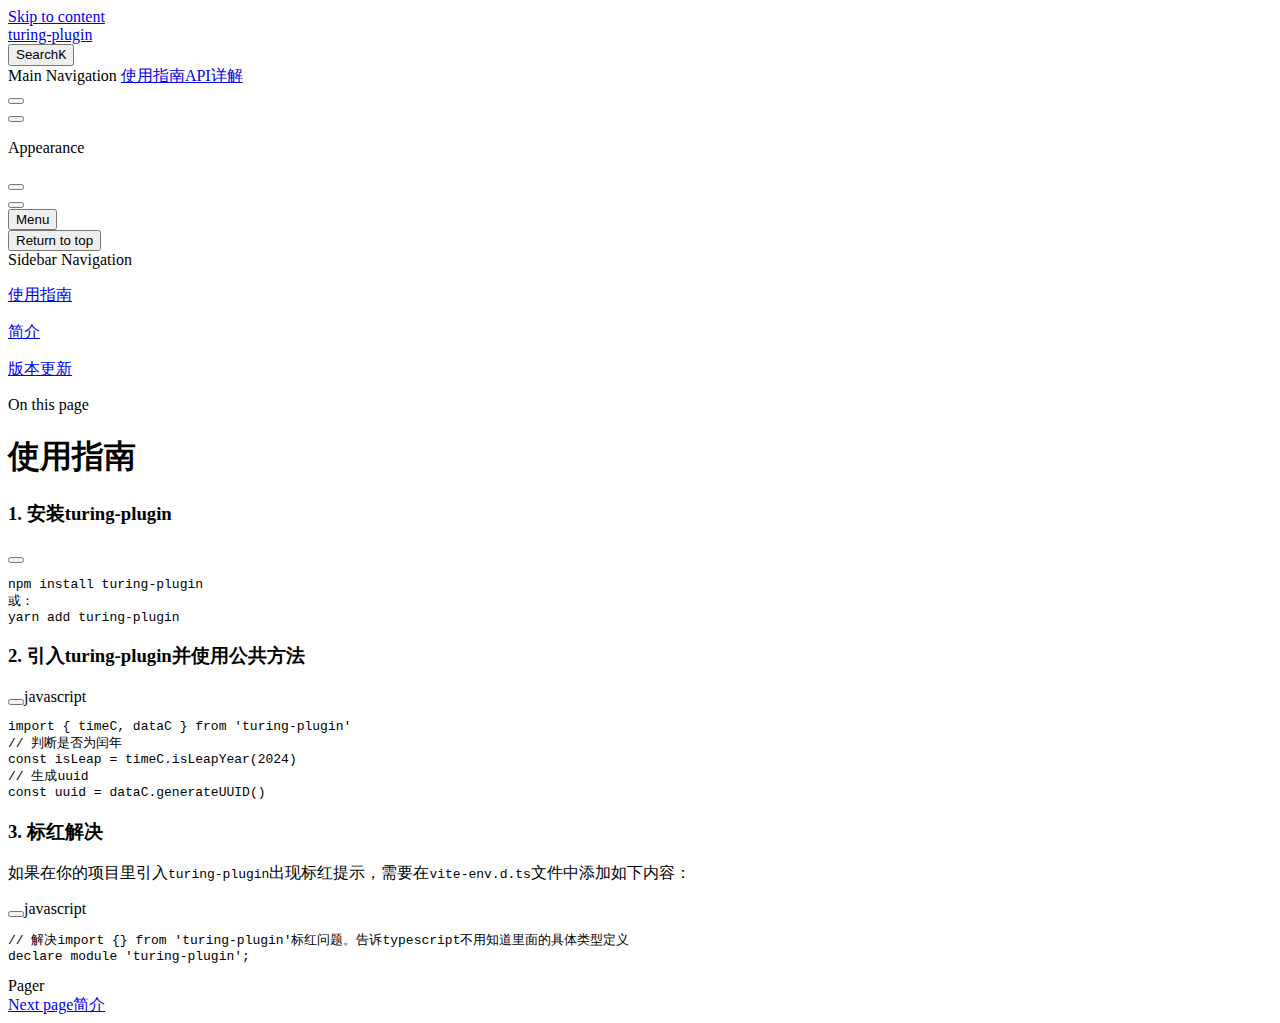
==== commit 531bf9cb: "update" ====
--- a/guide/index.html
+++ b/guide/index.html
@@ -6,27 +6,27 @@
     <title>使用指南 | turing-plugin</title>
     <meta name="description" content="公共方法库">
     <meta name="generator" content="VitePress v1.5.0">
-    <link rel="preload stylesheet" href="/assets/style.C3ip2ncU.css" as="style">
-    <link rel="preload stylesheet" href="/vp-icons.css" as="style">
+    <link rel="preload stylesheet" href="/turing-plugin/assets/style.GtfTr-w0.css" as="style">
+    <link rel="preload stylesheet" href="/turing-plugin/vp-icons.css" as="style">
     
-    <script type="module" src="/assets/app.D4_n6R8m.js"></script>
-    <link rel="preload" href="/assets/inter-roman-latin.Di8DUHzh.woff2" as="font" type="font/woff2" crossorigin="">
-    <link rel="modulepreload" href="/assets/chunks/theme.BhmPhIOH.js">
-    <link rel="modulepreload" href="/assets/chunks/framework.YPpNXepj.js">
-    <link rel="modulepreload" href="/assets/guide_index.md.CmQqccYe.lean.js">
+    <script type="module" src="/turing-plugin/assets/app.RiAJ0Hrm.js"></script>
+    <link rel="preload" href="/turing-plugin/assets/inter-roman-latin.Di8DUHzh.woff2" as="font" type="font/woff2" crossorigin="">
+    <link rel="modulepreload" href="/turing-plugin/assets/chunks/theme.D0LdsUCz.js">
+    <link rel="modulepreload" href="/turing-plugin/assets/chunks/framework.B5aVjmld.js">
+    <link rel="modulepreload" href="/turing-plugin/assets/guide_index.md.DJCQBz0S.lean.js">
     <script id="check-dark-mode">(()=>{const e=localStorage.getItem("vitepress-theme-appearance")||"auto",a=window.matchMedia("(prefers-color-scheme: dark)").matches;(!e||e==="auto"?a:e==="dark")&&document.documentElement.classList.add("dark")})();</script>
     <script id="check-mac-os">document.documentElement.classList.toggle("mac",/Mac|iPhone|iPod|iPad/i.test(navigator.platform));</script>
   </head>
   <body>
-    <div id="app"><div class="Layout" data-v-5d98c3a5><!--[--><!--]--><!--[--><span tabindex="-1" data-v-0f60ec36></span><a href="#VPContent" class="VPSkipLink visually-hidden" data-v-0f60ec36> Skip to content </a><!--]--><!----><header class="VPNav" data-v-5d98c3a5 data-v-ae24b3ad><div class="VPNavBar" data-v-ae24b3ad data-v-6aa21345><div class="wrapper" data-v-6aa21345><div class="container" data-v-6aa21345><div class="title" data-v-6aa21345><div class="VPNavBarTitle has-sidebar" data-v-6aa21345 data-v-1168a8e4><a class="title" href="/" data-v-1168a8e4><!--[--><!--]--><!--[--><img class="VPImage logo" src="/logo.svg" alt data-v-8426fc1a><!--]--><span data-v-1168a8e4>turing-plugin</span><!--[--><!--]--></a></div></div><div class="content" data-v-6aa21345><div class="content-body" data-v-6aa21345><!--[--><!--]--><div class="VPNavBarSearch search" data-v-6aa21345><!--[--><!----><div id="local-search"><button type="button" class="DocSearch DocSearch-Button" aria-label="Search"><span class="DocSearch-Button-Container"><span class="vp-icon DocSearch-Search-Icon"></span><span class="DocSearch-Button-Placeholder">Search</span></span><span class="DocSearch-Button-Keys"><kbd class="DocSearch-Button-Key"></kbd><kbd class="DocSearch-Button-Key">K</kbd></span></button></div><!--]--></div><nav aria-labelledby="main-nav-aria-label" class="VPNavBarMenu menu" data-v-6aa21345 data-v-dc692963><span id="main-nav-aria-label" class="visually-hidden" data-v-dc692963> Main Navigation </span><!--[--><!--[--><a class="VPLink link VPNavBarMenuLink active" href="/guide/index.html" tabindex="0" data-v-dc692963 data-v-e56f3d57><!--[--><span data-v-e56f3d57>使用指南</span><!--]--></a><!--]--><!--[--><a class="VPLink link VPNavBarMenuLink" href="/plugins/timeC.html" tabindex="0" data-v-dc692963 data-v-e56f3d57><!--[--><span data-v-e56f3d57>API详解</span><!--]--></a><!--]--><!--]--></nav><!----><div class="VPNavBarAppearance appearance" data-v-6aa21345 data-v-6c893767><button class="VPSwitch VPSwitchAppearance" type="button" role="switch" title aria-checked="false" data-v-6c893767 data-v-5337faa4 data-v-1d5665e3><span class="check" data-v-1d5665e3><span class="icon" data-v-1d5665e3><!--[--><span class="vpi-sun sun" data-v-5337faa4></span><span class="vpi-moon moon" data-v-5337faa4></span><!--]--></span></span></button></div><div class="VPSocialLinks VPNavBarSocialLinks social-links" data-v-6aa21345 data-v-0394ad82 data-v-7bc22406><!--[--><a class="VPSocialLink no-icon" href="https://code.iflytek.com/osc/_source/Y_RDG-TURING/turing-cbb/turing-ui-plugin/-/code/" aria-label="github" target="_blank" rel="noopener" data-v-7bc22406 data-v-bd121fe5><span class="vpi-social-github"></span></a><!--]--></div><div class="VPFlyout VPNavBarExtra extra" data-v-6aa21345 data-v-bb2aa2f0 data-v-cf11d7a2><button type="button" class="button" aria-haspopup="true" aria-expanded="false" aria-label="extra navigation" data-v-cf11d7a2><span class="vpi-more-horizontal icon" data-v-cf11d7a2></span></button><div class="menu" data-v-cf11d7a2><div class="VPMenu" data-v-cf11d7a2 data-v-b98bc113><!----><!--[--><!--[--><!----><div class="group" data-v-bb2aa2f0><div class="item appearance" data-v-bb2aa2f0><p class="label" data-v-bb2aa2f0>Appearance</p><div class="appearance-action" data-v-bb2aa2f0><button class="VPSwitch VPSwitchAppearance" type="button" role="switch" title aria-checked="false" data-v-bb2aa2f0 data-v-5337faa4 data-v-1d5665e3><span class="check" data-v-1d5665e3><span class="icon" data-v-1d5665e3><!--[--><span class="vpi-sun sun" data-v-5337faa4></span><span class="vpi-moon moon" data-v-5337faa4></span><!--]--></span></span></button></div></div></div><div class="group" data-v-bb2aa2f0><div class="item social-links" data-v-bb2aa2f0><div class="VPSocialLinks social-links-list" data-v-bb2aa2f0 data-v-7bc22406><!--[--><a class="VPSocialLink no-icon" href="https://code.iflytek.com/osc/_source/Y_RDG-TURING/turing-cbb/turing-ui-plugin/-/code/" aria-label="github" target="_blank" rel="noopener" data-v-7bc22406 data-v-bd121fe5><span class="vpi-social-github"></span></a><!--]--></div></div></div><!--]--><!--]--></div></div></div><!--[--><!--]--><button type="button" class="VPNavBarHamburger hamburger" aria-label="mobile navigation" aria-expanded="false" aria-controls="VPNavScreen" data-v-6aa21345 data-v-e5dd9c1c><span class="container" data-v-e5dd9c1c><span class="top" data-v-e5dd9c1c></span><span class="middle" data-v-e5dd9c1c></span><span class="bottom" data-v-e5dd9c1c></span></span></button></div></div></div></div><div class="divider" data-v-6aa21345><div class="divider-line" data-v-6aa21345></div></div></div><!----></header><div class="VPLocalNav has-sidebar empty" data-v-5d98c3a5 data-v-a6f0e41e><div class="container" data-v-a6f0e41e><button class="menu" aria-expanded="false" aria-controls="VPSidebarNav" data-v-a6f0e41e><span class="vpi-align-left menu-icon" data-v-a6f0e41e></span><span class="menu-text" data-v-a6f0e41e>Menu</span></button><div class="VPLocalNavOutlineDropdown" style="--vp-vh:0px;" data-v-a6f0e41e data-v-17a5e62e><button data-v-17a5e62e>Return to top</button><!----></div></div></div><aside class="VPSidebar" data-v-5d98c3a5 data-v-319d5ca6><div class="curtain" data-v-319d5ca6></div><nav class="nav" id="VPSidebarNav" aria-labelledby="sidebar-aria-label" tabindex="-1" data-v-319d5ca6><span class="visually-hidden" id="sidebar-aria-label" data-v-319d5ca6> Sidebar Navigation </span><!--[--><!--]--><!--[--><div class="no-transition group" data-v-c40bc020><section class="VPSidebarItem level-0 has-active" data-v-c40bc020 data-v-b7550ba0><!----><div class="items" data-v-b7550ba0><!--[--><div class="VPSidebarItem level-1 is-link" data-v-b7550ba0 data-v-b7550ba0><div class="item" data-v-b7550ba0><div class="indicator" data-v-b7550ba0></div><a class="VPLink link link" href="/guide/index.html" data-v-b7550ba0><!--[--><p class="text" data-v-b7550ba0>使用指南</p><!--]--></a><!----></div><!----></div><div class="VPSidebarItem level-1 is-link" data-v-b7550ba0 data-v-b7550ba0><div class="item" data-v-b7550ba0><div class="indicator" data-v-b7550ba0></div><a class="VPLink link link" href="/guide/intro.html" data-v-b7550ba0><!--[--><p class="text" data-v-b7550ba0>简介</p><!--]--></a><!----></div><!----></div><div class="VPSidebarItem level-1 is-link" data-v-b7550ba0 data-v-b7550ba0><div class="item" data-v-b7550ba0><div class="indicator" data-v-b7550ba0></div><a class="VPLink link link" href="/guide/version.html" data-v-b7550ba0><!--[--><p class="text" data-v-b7550ba0>版本更新</p><!--]--></a><!----></div><!----></div><!--]--></div></section></div><!--]--><!--[--><!--]--></nav></aside><div class="VPContent has-sidebar" id="VPContent" data-v-5d98c3a5 data-v-1428d186><div class="VPDoc has-sidebar has-aside" data-v-1428d186 data-v-39a288b8><!--[--><!--]--><div class="container" data-v-39a288b8><div class="aside" data-v-39a288b8><div class="aside-curtain" data-v-39a288b8></div><div class="aside-container" data-v-39a288b8><div class="aside-content" data-v-39a288b8><div class="VPDocAside" data-v-39a288b8 data-v-3f215769><!--[--><!--]--><!--[--><!--]--><nav aria-labelledby="doc-outline-aria-label" class="VPDocAsideOutline" data-v-3f215769 data-v-a5bbad30><div class="content" data-v-a5bbad30><div class="outline-marker" data-v-a5bbad30></div><div aria-level="2" class="outline-title" id="doc-outline-aria-label" role="heading" data-v-a5bbad30>On this page</div><ul class="VPDocOutlineItem root" data-v-a5bbad30 data-v-b933a997><!--[--><!--]--></ul></div></nav><!--[--><!--]--><div class="spacer" data-v-3f215769></div><!--[--><!--]--><!----><!--[--><!--]--><!--[--><!--]--></div></div></div></div><div class="content" data-v-39a288b8><div class="content-container" data-v-39a288b8><!--[--><!--]--><main class="main" data-v-39a288b8><div style="position:relative;" class="vp-doc _guide_" data-v-39a288b8><div><h1 id="使用指南" tabindex="-1">使用指南 <a class="header-anchor" href="#使用指南" aria-label="Permalink to &quot;使用指南&quot;">​</a></h1><h3 id="_1-安装turing-plugin" tabindex="-1">1. 安装turing-plugin <a class="header-anchor" href="#_1-安装turing-plugin" aria-label="Permalink to &quot;1. 安装turing-plugin&quot;">​</a></h3><div class="language- vp-adaptive-theme"><button title="Copy Code" class="copy"></button><span class="lang"></span><pre class="shiki shiki-themes github-light github-dark vp-code" tabindex="0"><code><span class="line"><span>npm install turing-plugin</span></span>
+    <div id="app"><div class="Layout" data-v-5d98c3a5><!--[--><!--]--><!--[--><span tabindex="-1" data-v-0f60ec36></span><a href="#VPContent" class="VPSkipLink visually-hidden" data-v-0f60ec36> Skip to content </a><!--]--><!----><header class="VPNav" data-v-5d98c3a5 data-v-ae24b3ad><div class="VPNavBar" data-v-ae24b3ad data-v-6aa21345><div class="wrapper" data-v-6aa21345><div class="container" data-v-6aa21345><div class="title" data-v-6aa21345><div class="VPNavBarTitle has-sidebar" data-v-6aa21345 data-v-1168a8e4><a class="title" href="/turing-plugin/" data-v-1168a8e4><!--[--><!--]--><!--[--><img class="VPImage logo" src="/turing-plugin/logo.svg" alt data-v-8426fc1a><!--]--><span data-v-1168a8e4>turing-plugin</span><!--[--><!--]--></a></div></div><div class="content" data-v-6aa21345><div class="content-body" data-v-6aa21345><!--[--><!--]--><div class="VPNavBarSearch search" data-v-6aa21345><!--[--><!----><div id="local-search"><button type="button" class="DocSearch DocSearch-Button" aria-label="Search"><span class="DocSearch-Button-Container"><span class="vp-icon DocSearch-Search-Icon"></span><span class="DocSearch-Button-Placeholder">Search</span></span><span class="DocSearch-Button-Keys"><kbd class="DocSearch-Button-Key"></kbd><kbd class="DocSearch-Button-Key">K</kbd></span></button></div><!--]--></div><nav aria-labelledby="main-nav-aria-label" class="VPNavBarMenu menu" data-v-6aa21345 data-v-dc692963><span id="main-nav-aria-label" class="visually-hidden" data-v-dc692963> Main Navigation </span><!--[--><!--[--><a class="VPLink link VPNavBarMenuLink active" href="/turing-plugin/guide/index.html" tabindex="0" data-v-dc692963 data-v-e56f3d57><!--[--><span data-v-e56f3d57>使用指南</span><!--]--></a><!--]--><!--[--><a class="VPLink link VPNavBarMenuLink" href="/turing-plugin/plugins/timeC.html" tabindex="0" data-v-dc692963 data-v-e56f3d57><!--[--><span data-v-e56f3d57>API详解</span><!--]--></a><!--]--><!--]--></nav><!----><div class="VPNavBarAppearance appearance" data-v-6aa21345 data-v-6c893767><button class="VPSwitch VPSwitchAppearance" type="button" role="switch" title aria-checked="false" data-v-6c893767 data-v-5337faa4 data-v-1d5665e3><span class="check" data-v-1d5665e3><span class="icon" data-v-1d5665e3><!--[--><span class="vpi-sun sun" data-v-5337faa4></span><span class="vpi-moon moon" data-v-5337faa4></span><!--]--></span></span></button></div><div class="VPSocialLinks VPNavBarSocialLinks social-links" data-v-6aa21345 data-v-0394ad82 data-v-7bc22406><!--[--><a class="VPSocialLink no-icon" href="https://code.iflytek.com/osc/_source/Y_RDG-TURING/turing-cbb/turing-ui-plugin/-/code/" aria-label="github" target="_blank" rel="noopener" data-v-7bc22406 data-v-bd121fe5><span class="vpi-social-github"></span></a><!--]--></div><div class="VPFlyout VPNavBarExtra extra" data-v-6aa21345 data-v-bb2aa2f0 data-v-cf11d7a2><button type="button" class="button" aria-haspopup="true" aria-expanded="false" aria-label="extra navigation" data-v-cf11d7a2><span class="vpi-more-horizontal icon" data-v-cf11d7a2></span></button><div class="menu" data-v-cf11d7a2><div class="VPMenu" data-v-cf11d7a2 data-v-b98bc113><!----><!--[--><!--[--><!----><div class="group" data-v-bb2aa2f0><div class="item appearance" data-v-bb2aa2f0><p class="label" data-v-bb2aa2f0>Appearance</p><div class="appearance-action" data-v-bb2aa2f0><button class="VPSwitch VPSwitchAppearance" type="button" role="switch" title aria-checked="false" data-v-bb2aa2f0 data-v-5337faa4 data-v-1d5665e3><span class="check" data-v-1d5665e3><span class="icon" data-v-1d5665e3><!--[--><span class="vpi-sun sun" data-v-5337faa4></span><span class="vpi-moon moon" data-v-5337faa4></span><!--]--></span></span></button></div></div></div><div class="group" data-v-bb2aa2f0><div class="item social-links" data-v-bb2aa2f0><div class="VPSocialLinks social-links-list" data-v-bb2aa2f0 data-v-7bc22406><!--[--><a class="VPSocialLink no-icon" href="https://code.iflytek.com/osc/_source/Y_RDG-TURING/turing-cbb/turing-ui-plugin/-/code/" aria-label="github" target="_blank" rel="noopener" data-v-7bc22406 data-v-bd121fe5><span class="vpi-social-github"></span></a><!--]--></div></div></div><!--]--><!--]--></div></div></div><!--[--><!--]--><button type="button" class="VPNavBarHamburger hamburger" aria-label="mobile navigation" aria-expanded="false" aria-controls="VPNavScreen" data-v-6aa21345 data-v-e5dd9c1c><span class="container" data-v-e5dd9c1c><span class="top" data-v-e5dd9c1c></span><span class="middle" data-v-e5dd9c1c></span><span class="bottom" data-v-e5dd9c1c></span></span></button></div></div></div></div><div class="divider" data-v-6aa21345><div class="divider-line" data-v-6aa21345></div></div></div><!----></header><div class="VPLocalNav has-sidebar empty" data-v-5d98c3a5 data-v-a6f0e41e><div class="container" data-v-a6f0e41e><button class="menu" aria-expanded="false" aria-controls="VPSidebarNav" data-v-a6f0e41e><span class="vpi-align-left menu-icon" data-v-a6f0e41e></span><span class="menu-text" data-v-a6f0e41e>Menu</span></button><div class="VPLocalNavOutlineDropdown" style="--vp-vh:0px;" data-v-a6f0e41e data-v-17a5e62e><button data-v-17a5e62e>Return to top</button><!----></div></div></div><aside class="VPSidebar" data-v-5d98c3a5 data-v-319d5ca6><div class="curtain" data-v-319d5ca6></div><nav class="nav" id="VPSidebarNav" aria-labelledby="sidebar-aria-label" tabindex="-1" data-v-319d5ca6><span class="visually-hidden" id="sidebar-aria-label" data-v-319d5ca6> Sidebar Navigation </span><!--[--><!--]--><!--[--><div class="no-transition group" data-v-c40bc020><section class="VPSidebarItem level-0 has-active" data-v-c40bc020 data-v-b7550ba0><!----><div class="items" data-v-b7550ba0><!--[--><div class="VPSidebarItem level-1 is-link" data-v-b7550ba0 data-v-b7550ba0><div class="item" data-v-b7550ba0><div class="indicator" data-v-b7550ba0></div><a class="VPLink link link" href="/turing-plugin/guide/index.html" data-v-b7550ba0><!--[--><p class="text" data-v-b7550ba0>使用指南</p><!--]--></a><!----></div><!----></div><div class="VPSidebarItem level-1 is-link" data-v-b7550ba0 data-v-b7550ba0><div class="item" data-v-b7550ba0><div class="indicator" data-v-b7550ba0></div><a class="VPLink link link" href="/turing-plugin/guide/intro.html" data-v-b7550ba0><!--[--><p class="text" data-v-b7550ba0>简介</p><!--]--></a><!----></div><!----></div><div class="VPSidebarItem level-1 is-link" data-v-b7550ba0 data-v-b7550ba0><div class="item" data-v-b7550ba0><div class="indicator" data-v-b7550ba0></div><a class="VPLink link link" href="/turing-plugin/guide/version.html" data-v-b7550ba0><!--[--><p class="text" data-v-b7550ba0>版本更新</p><!--]--></a><!----></div><!----></div><!--]--></div></section></div><!--]--><!--[--><!--]--></nav></aside><div class="VPContent has-sidebar" id="VPContent" data-v-5d98c3a5 data-v-1428d186><div class="VPDoc has-sidebar has-aside" data-v-1428d186 data-v-39a288b8><!--[--><!--]--><div class="container" data-v-39a288b8><div class="aside" data-v-39a288b8><div class="aside-curtain" data-v-39a288b8></div><div class="aside-container" data-v-39a288b8><div class="aside-content" data-v-39a288b8><div class="VPDocAside" data-v-39a288b8 data-v-3f215769><!--[--><!--]--><!--[--><!--]--><nav aria-labelledby="doc-outline-aria-label" class="VPDocAsideOutline" data-v-3f215769 data-v-a5bbad30><div class="content" data-v-a5bbad30><div class="outline-marker" data-v-a5bbad30></div><div aria-level="2" class="outline-title" id="doc-outline-aria-label" role="heading" data-v-a5bbad30>On this page</div><ul class="VPDocOutlineItem root" data-v-a5bbad30 data-v-b933a997><!--[--><!--]--></ul></div></nav><!--[--><!--]--><div class="spacer" data-v-3f215769></div><!--[--><!--]--><!----><!--[--><!--]--><!--[--><!--]--></div></div></div></div><div class="content" data-v-39a288b8><div class="content-container" data-v-39a288b8><!--[--><!--]--><main class="main" data-v-39a288b8><div style="position:relative;" class="vp-doc _turing-plugin_guide_" data-v-39a288b8><div><h1 id="使用指南" tabindex="-1">使用指南 <a class="header-anchor" href="#使用指南" aria-label="Permalink to &quot;使用指南&quot;">​</a></h1><h3 id="_1-安装turing-plugin" tabindex="-1">1. 安装turing-plugin <a class="header-anchor" href="#_1-安装turing-plugin" aria-label="Permalink to &quot;1. 安装turing-plugin&quot;">​</a></h3><div class="language- vp-adaptive-theme"><button title="Copy Code" class="copy"></button><span class="lang"></span><pre class="shiki shiki-themes github-light github-dark vp-code" tabindex="0"><code><span class="line"><span>npm install turing-plugin</span></span>
 <span class="line"><span>或：</span></span>
 <span class="line"><span>yarn add turing-plugin</span></span></code></pre></div><h3 id="_2-引入turing-plugin并使用公共方法" tabindex="-1">2. 引入turing-plugin并使用公共方法 <a class="header-anchor" href="#_2-引入turing-plugin并使用公共方法" aria-label="Permalink to &quot;2. 引入turing-plugin并使用公共方法&quot;">​</a></h3><div class="language-javascript vp-adaptive-theme"><button title="Copy Code" class="copy"></button><span class="lang">javascript</span><pre class="shiki shiki-themes github-light github-dark vp-code" tabindex="0"><code><span class="line"><span style="--shiki-light:#D73A49;--shiki-dark:#F97583;">import</span><span style="--shiki-light:#24292E;--shiki-dark:#E1E4E8;"> { timeC, dataC } </span><span style="--shiki-light:#D73A49;--shiki-dark:#F97583;">from</span><span style="--shiki-light:#032F62;--shiki-dark:#9ECBFF;"> &#39;turing-plugin&#39;</span></span>
 <span class="line"><span style="--shiki-light:#6A737D;--shiki-dark:#6A737D;">// 判断是否为闰年</span></span>
 <span class="line"><span style="--shiki-light:#D73A49;--shiki-dark:#F97583;">const</span><span style="--shiki-light:#005CC5;--shiki-dark:#79B8FF;"> isLeap</span><span style="--shiki-light:#D73A49;--shiki-dark:#F97583;"> =</span><span style="--shiki-light:#24292E;--shiki-dark:#E1E4E8;"> timeC.</span><span style="--shiki-light:#6F42C1;--shiki-dark:#B392F0;">isLeapYear</span><span style="--shiki-light:#24292E;--shiki-dark:#E1E4E8;">(</span><span style="--shiki-light:#005CC5;--shiki-dark:#79B8FF;">2024</span><span style="--shiki-light:#24292E;--shiki-dark:#E1E4E8;">)</span></span>
 <span class="line"><span style="--shiki-light:#6A737D;--shiki-dark:#6A737D;">// 生成uuid</span></span>
 <span class="line"><span style="--shiki-light:#D73A49;--shiki-dark:#F97583;">const</span><span style="--shiki-light:#005CC5;--shiki-dark:#79B8FF;"> uuid</span><span style="--shiki-light:#D73A49;--shiki-dark:#F97583;"> =</span><span style="--shiki-light:#24292E;--shiki-dark:#E1E4E8;"> dataC.</span><span style="--shiki-light:#6F42C1;--shiki-dark:#B392F0;">generateUUID</span><span style="--shiki-light:#24292E;--shiki-dark:#E1E4E8;">()</span></span></code></pre></div><h3 id="_3-标红解决" tabindex="-1">3. 标红解决 <a class="header-anchor" href="#_3-标红解决" aria-label="Permalink to &quot;3. 标红解决&quot;">​</a></h3><p>如果在你的项目里引入<code>turing-plugin</code>出现标红提示，需要在<code>vite-env.d.ts</code>文件中添加如下内容：</p><div class="language-javascript vp-adaptive-theme"><button title="Copy Code" class="copy"></button><span class="lang">javascript</span><pre class="shiki shiki-themes github-light github-dark vp-code" tabindex="0"><code><span class="line"><span style="--shiki-light:#6A737D;--shiki-dark:#6A737D;">// 解决import {} from &#39;turing-plugin&#39;标红问题。告诉typescript不用知道里面的具体类型定义</span></span>
-<span class="line"><span style="--shiki-light:#D73A49;--shiki-dark:#F97583;">declare</span><span style="--shiki-light:#D73A49;--shiki-dark:#F97583;"> module</span><span style="--shiki-light:#032F62;--shiki-dark:#9ECBFF;"> &#39;turing-plugin&#39;</span><span style="--shiki-light:#24292E;--shiki-dark:#E1E4E8;">;</span></span></code></pre></div></div></div></main><footer class="VPDocFooter" data-v-39a288b8 data-v-e257564d><!--[--><!--]--><!----><nav class="prev-next" aria-labelledby="doc-footer-aria-label" data-v-e257564d><span class="visually-hidden" id="doc-footer-aria-label" data-v-e257564d>Pager</span><div class="pager" data-v-e257564d><!----></div><div class="pager" data-v-e257564d><a class="VPLink link pager-link next" href="/guide/intro.html" data-v-e257564d><!--[--><span class="desc" data-v-e257564d>Next page</span><span class="title" data-v-e257564d>简介</span><!--]--></a></div></nav></footer><!--[--><!--]--></div></div></div><!--[--><!--]--></div></div><!----><!--[--><!--]--></div></div>
-    <script>window.__VP_HASH_MAP__=JSON.parse("{\"guide_index.md\":\"CmQqccYe\",\"guide_intro.md\":\"D_T5NcBz\",\"guide_version.md\":\"DWbpnn74\",\"index.md\":\"B9Kqe-TE\",\"plugins_browserc.md\":\"G1k31oCQ\",\"plugins_datac.md\":\"BC-4cGG5\",\"plugins_filec.md\":\"C4PozPPg\",\"plugins_numberc.md\":\"DV1-3OFA\",\"plugins_regc.md\":\"BqZjlHDO\",\"plugins_storec.md\":\"D3u0TtIR\",\"plugins_stringc.md\":\"VUezz-Sv\",\"plugins_textc.md\":\"DKkBY2gY\",\"plugins_timec.md\":\"CwiTXbZh\"}");window.__VP_SITE_DATA__=JSON.parse("{\"lang\":\"en-US\",\"dir\":\"ltr\",\"title\":\"turing-plugin\",\"description\":\"公共方法库\",\"base\":\"/\",\"head\":[],\"router\":{\"prefetchLinks\":true},\"appearance\":true,\"themeConfig\":{\"logo\":\"/logo.svg\",\"nav\":[{\"text\":\"使用指南\",\"link\":\"/guide/index.md\",\"activeMatch\":\"/guide/\"},{\"text\":\"API详解\",\"link\":\"/plugins/timeC.md\",\"activeMatch\":\"/plugins/\"}],\"sidebar\":{\"/guide/\":[{\"text\":\"使用指南\",\"link\":\"/guide/index.md\"},{\"text\":\"简介\",\"link\":\"/guide/intro.md\"},{\"text\":\"版本更新\",\"link\":\"/guide/version.md\"}],\"/plugins/\":[{\"text\":\"timeC\",\"link\":\"/plugins/timeC.md\"},{\"text\":\"dataC\",\"link\":\"/plugins/dataC.md\"},{\"text\":\"numberC\",\"link\":\"/plugins/numberC.md\"},{\"text\":\"stringC\",\"link\":\"/plugins/stringC.md\"},{\"text\":\"textC\",\"link\":\"/plugins/textC.md\"},{\"text\":\"fileC\",\"link\":\"/plugins/fileC.md\"},{\"text\":\"storeC\",\"link\":\"/plugins/browserC.md\"},{\"text\":\"browserC\",\"link\":\"/plugins/browserC.md\"},{\"text\":\"regC\",\"link\":\"/plugins/regC.md\"}]},\"socialLinks\":[{\"icon\":\"github\",\"link\":\"https://code.iflytek.com/osc/_source/Y_RDG-TURING/turing-cbb/turing-ui-plugin/-/code/\"}],\"search\":{\"provider\":\"local\"}},\"locales\":{},\"scrollOffset\":134,\"cleanUrls\":false}");</script>
+<span class="line"><span style="--shiki-light:#D73A49;--shiki-dark:#F97583;">declare</span><span style="--shiki-light:#D73A49;--shiki-dark:#F97583;"> module</span><span style="--shiki-light:#032F62;--shiki-dark:#9ECBFF;"> &#39;turing-plugin&#39;</span><span style="--shiki-light:#24292E;--shiki-dark:#E1E4E8;">;</span></span></code></pre></div></div></div></main><footer class="VPDocFooter" data-v-39a288b8 data-v-e257564d><!--[--><!--]--><!----><nav class="prev-next" aria-labelledby="doc-footer-aria-label" data-v-e257564d><span class="visually-hidden" id="doc-footer-aria-label" data-v-e257564d>Pager</span><div class="pager" data-v-e257564d><!----></div><div class="pager" data-v-e257564d><a class="VPLink link pager-link next" href="/turing-plugin/guide/intro.html" data-v-e257564d><!--[--><span class="desc" data-v-e257564d>Next page</span><span class="title" data-v-e257564d>简介</span><!--]--></a></div></nav></footer><!--[--><!--]--></div></div></div><!--[--><!--]--></div></div><!----><!--[--><!--]--></div></div>
+    <script>window.__VP_HASH_MAP__=JSON.parse("{\"guide_index.md\":\"DJCQBz0S\",\"guide_intro.md\":\"B0X01ZCp\",\"guide_version.md\":\"BjsEj7mP\",\"index.md\":\"Bb5T-I_l\",\"plugins_browserc.md\":\"DFHwqPdi\",\"plugins_datac.md\":\"DI4aGYg4\",\"plugins_filec.md\":\"qy-Ab4WM\",\"plugins_numberc.md\":\"CfbMCsw8\",\"plugins_regc.md\":\"Cn3W4l8F\",\"plugins_storec.md\":\"DBWbEFaX\",\"plugins_stringc.md\":\"UH8hG86v\",\"plugins_textc.md\":\"BdUIicrU\",\"plugins_timec.md\":\"Bo6-5xYU\"}");window.__VP_SITE_DATA__=JSON.parse("{\"lang\":\"en-US\",\"dir\":\"ltr\",\"title\":\"turing-plugin\",\"description\":\"公共方法库\",\"base\":\"/turing-plugin/\",\"head\":[],\"router\":{\"prefetchLinks\":true},\"appearance\":true,\"themeConfig\":{\"logo\":\"/logo.svg\",\"nav\":[{\"text\":\"使用指南\",\"link\":\"/guide/index.md\",\"activeMatch\":\"/guide/\"},{\"text\":\"API详解\",\"link\":\"/plugins/timeC.md\",\"activeMatch\":\"/plugins/\"}],\"sidebar\":{\"/guide/\":[{\"text\":\"使用指南\",\"link\":\"/guide/index.md\"},{\"text\":\"简介\",\"link\":\"/guide/intro.md\"},{\"text\":\"版本更新\",\"link\":\"/guide/version.md\"}],\"/plugins/\":[{\"text\":\"timeC\",\"link\":\"/plugins/timeC.md\"},{\"text\":\"dataC\",\"link\":\"/plugins/dataC.md\"},{\"text\":\"numberC\",\"link\":\"/plugins/numberC.md\"},{\"text\":\"stringC\",\"link\":\"/plugins/stringC.md\"},{\"text\":\"textC\",\"link\":\"/plugins/textC.md\"},{\"text\":\"fileC\",\"link\":\"/plugins/fileC.md\"},{\"text\":\"storeC\",\"link\":\"/plugins/browserC.md\"},{\"text\":\"browserC\",\"link\":\"/plugins/browserC.md\"},{\"text\":\"regC\",\"link\":\"/plugins/regC.md\"}]},\"socialLinks\":[{\"icon\":\"github\",\"link\":\"https://code.iflytek.com/osc/_source/Y_RDG-TURING/turing-cbb/turing-ui-plugin/-/code/\"}],\"search\":{\"provider\":\"local\"}},\"locales\":{},\"scrollOffset\":134,\"cleanUrls\":false}");</script>
     
   </body>
 </html>